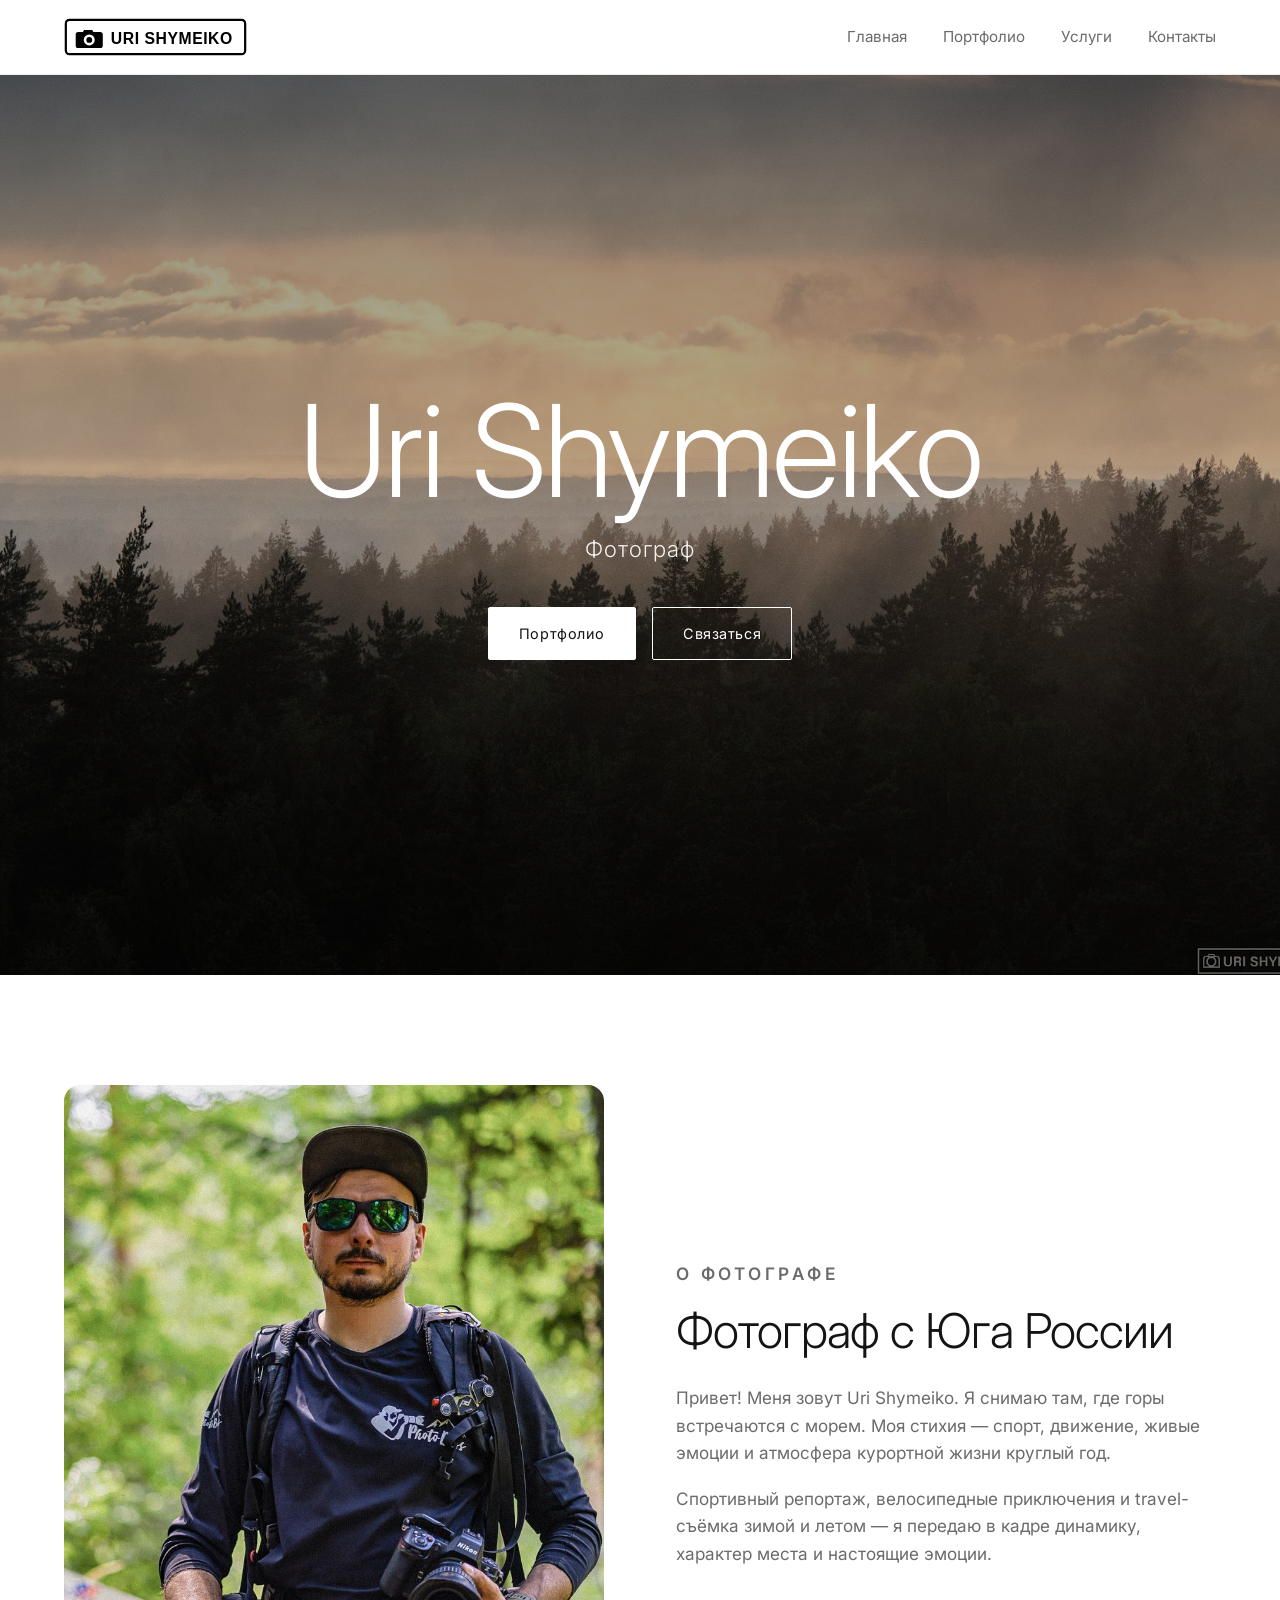
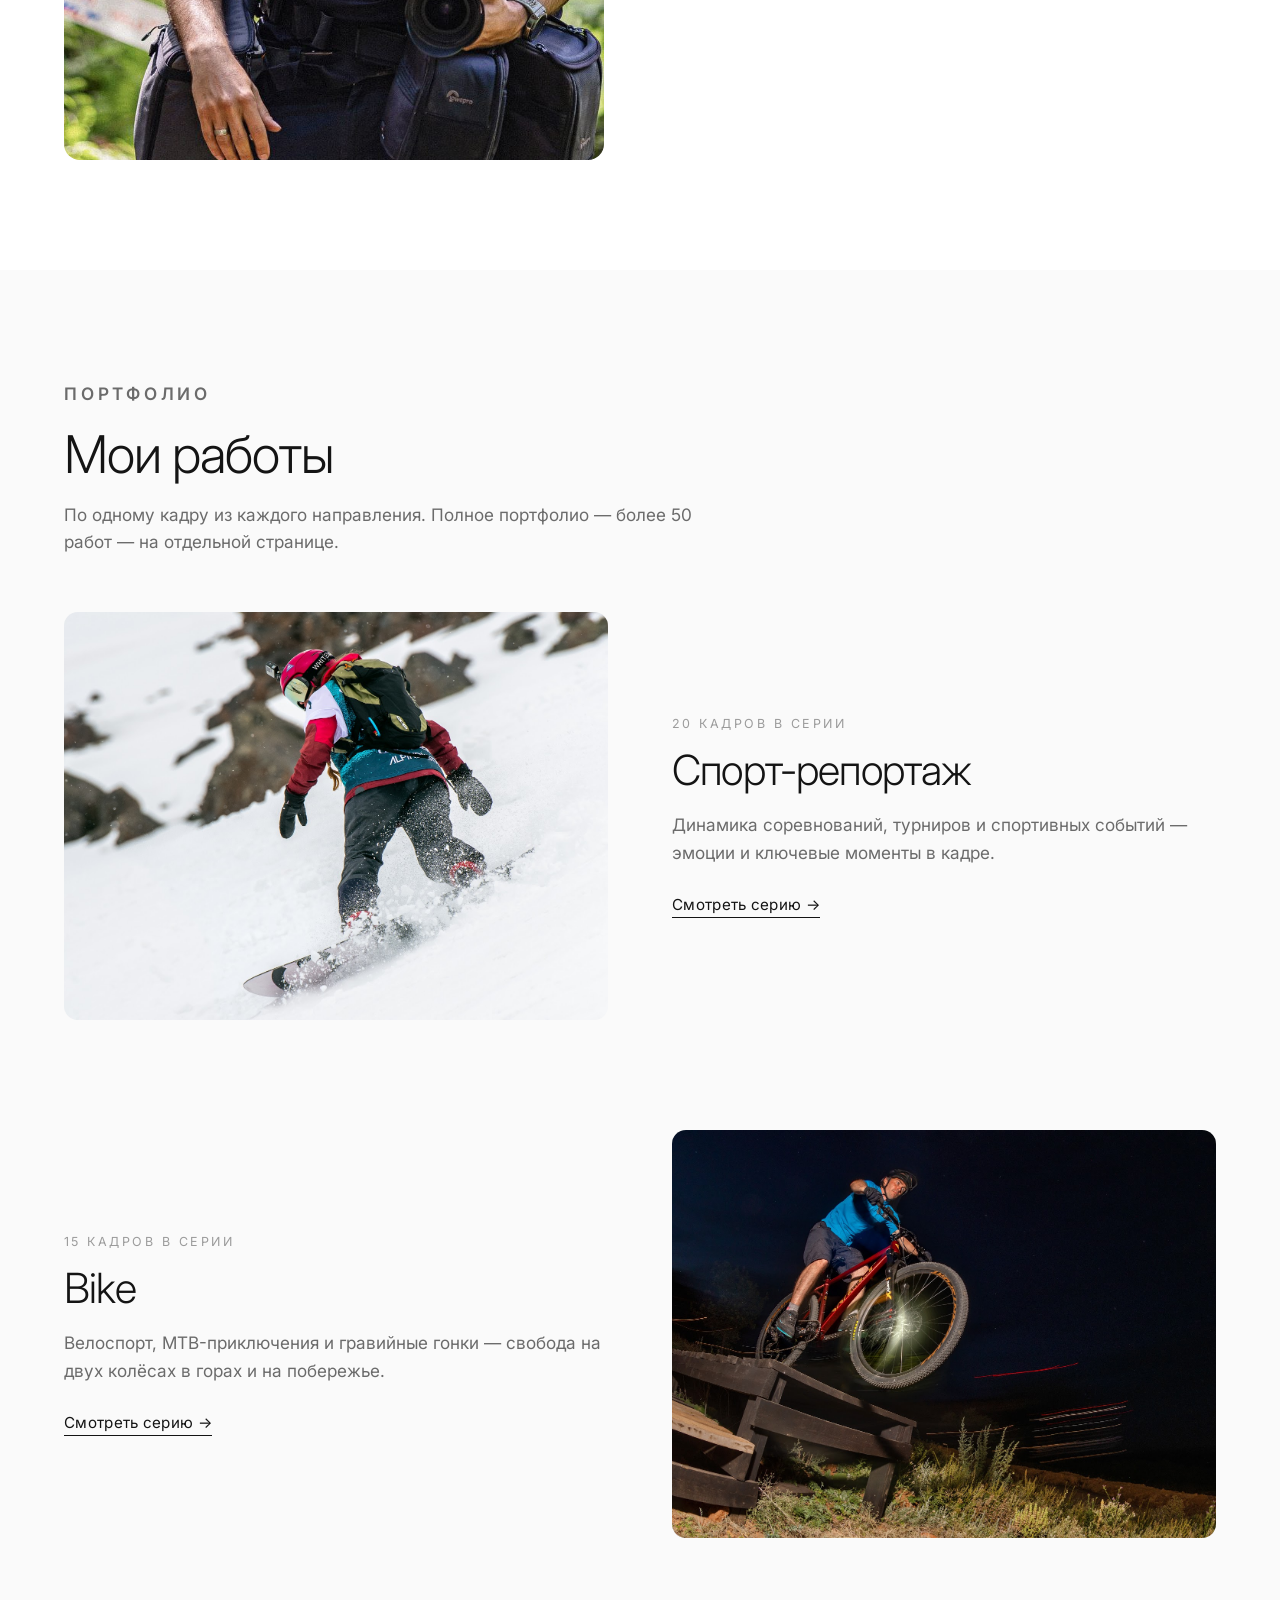
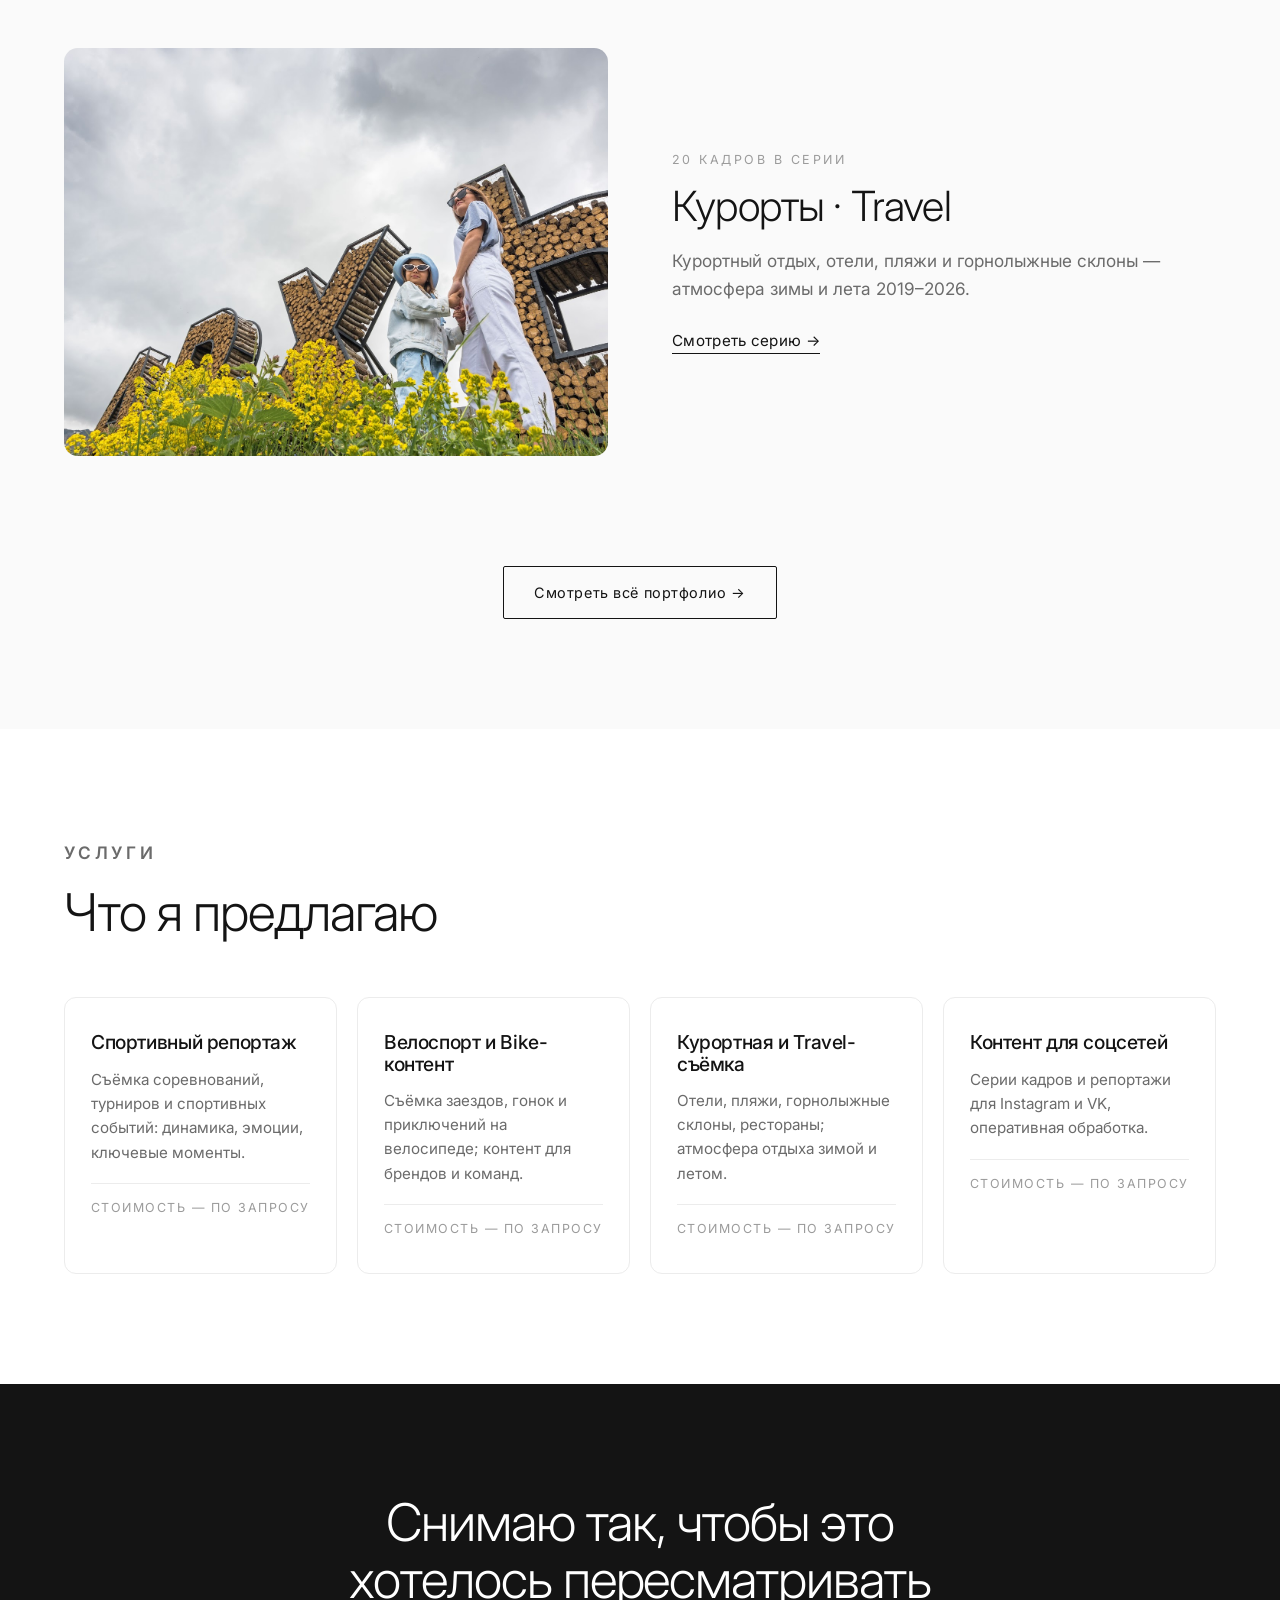
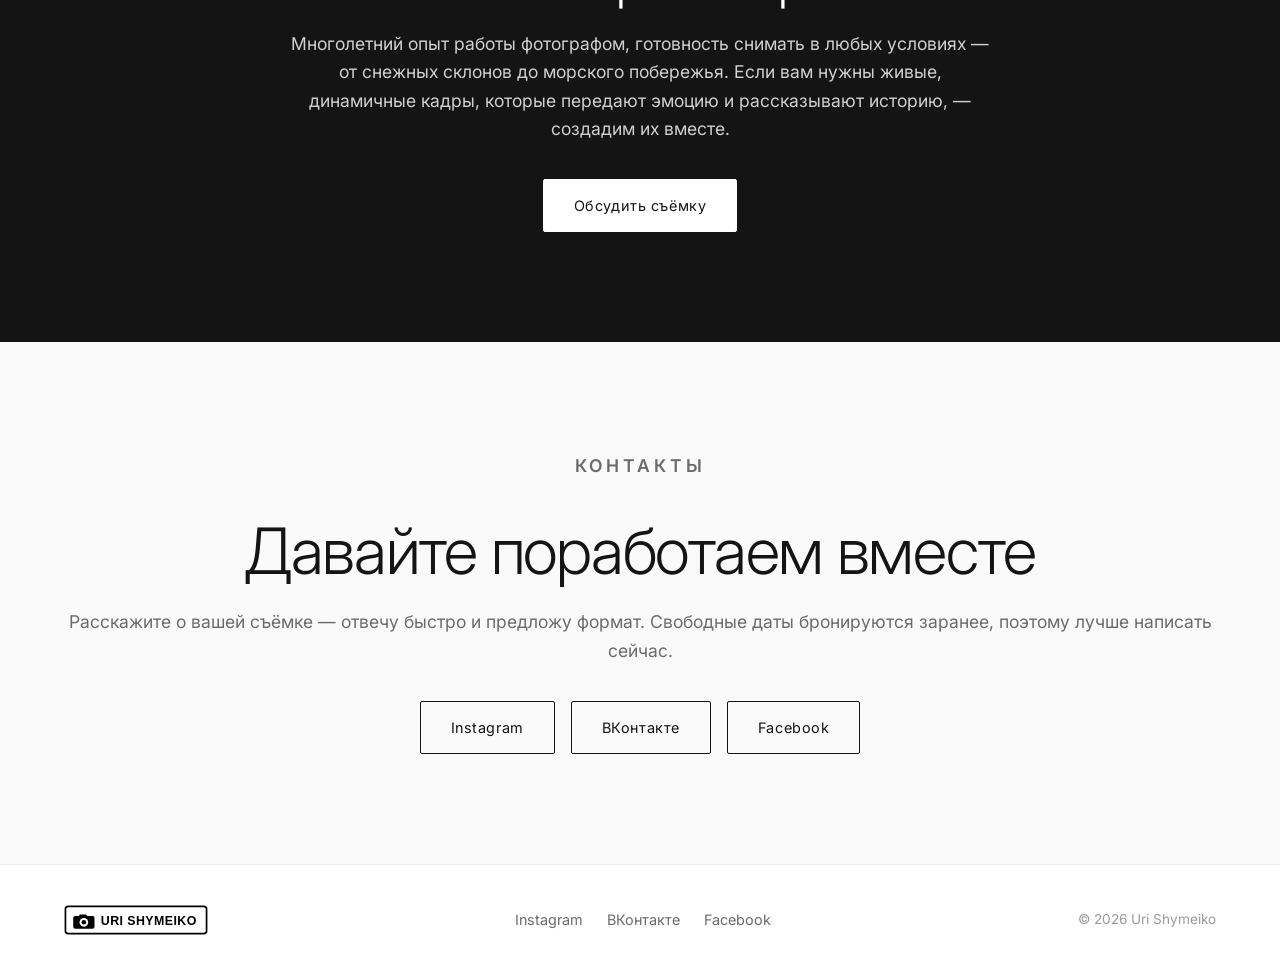
==== index.html @ d75a5f37 "Uri Shymeiko — photographer portfolio site Static site (HTML/CSS/JS): hero, about, portfolio preview" ====
<!doctype html>
<html lang="ru">
<head>
<meta charset="utf-8">
<meta name="viewport" content="width=device-width, initial-scale=1">
<title>Uri Shymeiko — Фотограф спорта, велоспорта и курортного отдыха | Юг России</title>
<meta name="description" content="Uri Shymeiko — фотограф с Юга России. Спортивный репортаж, велоспорт и курортная travel-съёмка. Портфолио, услуги, контакты.">
<link rel="preconnect" href="https://fonts.googleapis.com">
<link rel="preconnect" href="https://fonts.gstatic.com" crossorigin>
<link href="https://fonts.googleapis.com/css2?family=Inter:wght@300;400;500;600&display=swap" rel="stylesheet">
<link rel="stylesheet" href="css/style.css">
</head>
<body>
<header class="header">
  <div class="container nav">
    <a class="brand" href="index.html#about" aria-label="Uri Shymeiko"><img src="assets/logo.svg" alt="Uri Shymeiko"></a>
    <button class="burger" aria-label="Меню" aria-expanded="false"><span></span><span></span><span></span></button>
    <ul class="nav-links">
      <li><a href="index.html#hero">Главная</a></li>
      <li><a href="portfolio.html">Портфолио</a></li>
      <li><a href="index.html#services">Услуги</a></li>
      <li><a href="index.html#contacts">Контакты</a></li>
    </ul>
  </div>
</header>
<section class="hero" id="hero">
  <div class="hero-bg"></div><div class="hero-overlay"></div>
  <div class="hero-inner">
    <h1>Uri Shymeiko</h1>
    <p class="hero-sub">Фотограф</p>
    <div class="hero-actions">
      <a href="portfolio.html" class="btn btn--solid">Портфолио</a>
      <a href="#contacts" class="btn btn--ghost">Связаться</a>
    </div>
  </div>
</section>

<section class="section" id="about">
  <div class="container about-grid">
    <div class="about-photo reveal"><img src="assets/portrait.jpg" alt="Uri Shymeiko — фотограф"></div>
    <div class="about-text reveal">
      <p class="eyebrow">О фотографе</p>
      <h2>Фотограф с Юга России</h2>
      <p>Привет! Меня зовут Uri Shymeiko. Я снимаю там, где горы встречаются с морем. Моя стихия — спорт, движение, живые эмоции и атмосфера курортной жизни круглый год.</p>
      <p>Спортивный репортаж, велосипедные приключения и travel-съёмка зимой и летом — я передаю в кадре динамику, характер места и настоящие эмоции.</p>
    </div>
  </div>
</section>

<section class="section section--alt" id="portfolio">
  <div class="container">
    <div class="section-head reveal">
      <p class="eyebrow">Портфолио</p>
      <h2>Мои работы</h2>
      <p>По одному кадру из каждого направления. Полное портфолио — более 50 работ — на отдельной странице.</p>
    </div>
      <div class="feature">
        <a class="tile featured reveal feature-media" data-cat="sport" href="img/sport/sport-15.jpg"><img src="img/sport/sport-15.jpg" alt="Спорт-репортаж" loading="lazy"></a>
        <div class="feature-text reveal">
          <span class="count">20 кадров в серии</span>
          <h3>Спорт-репортаж</h3>
          <p>Динамика соревнований, турниров и спортивных событий — эмоции и ключевые моменты в кадре.</p>
          <a class="feature-link" href="portfolio.html">Смотреть серию →</a>
        </div>
      </div>
      <div class="feature feature--reverse">
        <a class="tile featured reveal feature-media" data-cat="bike" href="img/bike/bike-12.jpg"><img src="img/bike/bike-12.jpg" alt="Bike" loading="lazy"></a>
        <div class="feature-text reveal">
          <span class="count">15 кадров в серии</span>
          <h3>Bike</h3>
          <p>Велоспорт, MTB-приключения и гравийные гонки — свобода на двух колёсах в горах и на побережье.</p>
          <a class="feature-link" href="portfolio.html">Смотреть серию →</a>
        </div>
      </div>
      <div class="feature">
        <a class="tile featured reveal feature-media" data-cat="resort" href="img/resort/resort-16.jpg"><img src="img/resort/resort-16.jpg" alt="Курорты · Travel" loading="lazy"></a>
        <div class="feature-text reveal">
          <span class="count">20 кадров в серии</span>
          <h3>Курорты · Travel</h3>
          <p>Курортный отдых, отели, пляжи и горнолыжные склоны — атмосфера зимы и лета 2019–2026.</p>
          <a class="feature-link" href="portfolio.html">Смотреть серию →</a>
        </div>
      </div>
    <div class="portfolio-cta reveal"><a href="portfolio.html" class="btn btn--dark">Смотреть всё портфолио →</a></div>
  </div>
</section>

<section class="section" id="services">
  <div class="container">
    <div class="section-head reveal"><p class="eyebrow">Услуги</p><h2>Что я предлагаю</h2></div>
    <div class="cards">
        <div class="card reveal"><h3>Спортивный репортаж</h3><p>Съёмка соревнований, турниров и спортивных событий: динамика, эмоции, ключевые моменты.</p><div class="price">Стоимость — по запросу</div></div>
        <div class="card reveal"><h3>Велоспорт и Bike-контент</h3><p>Съёмка заездов, гонок и приключений на велосипеде; контент для брендов и команд.</p><div class="price">Стоимость — по запросу</div></div>
        <div class="card reveal"><h3>Курортная и Travel-съёмка</h3><p>Отели, пляжи, горнолыжные склоны, рестораны; атмосфера отдыха зимой и летом.</p><div class="price">Стоимость — по запросу</div></div>
        <div class="card reveal"><h3>Контент для соцсетей</h3><p>Серии кадров и репортажи для Instagram и VK, оперативная обработка.</p><div class="price">Стоимость — по запросу</div></div>
    </div>
  </div>
</section>

<section class="section cta">
  <div class="container">
    <h2 class="reveal">Снимаю так, чтобы это хотелось пересматривать</h2>
    <p class="reveal">Многолетний опыт работы фотографом, готовность снимать в любых условиях — от снежных склонов до морского побережья. Если вам нужны живые, динамичные кадры, которые передают эмоцию и рассказывают историю, — создадим их вместе.</p>
    <div class="reveal"><a href="#contacts" class="btn btn--solid">Обсудить съёмку</a></div>
  </div>
</section>

<section class="section section--alt contact" id="contacts">
  <div class="container">
    <p class="eyebrow reveal">Контакты</p>
    <h2 class="reveal">Давайте поработаем вместе</h2>
    <p class="reveal">Расскажите о вашей съёмке — отвечу быстро и предложу формат. Свободные даты бронируются заранее, поэтому лучше написать сейчас.</p>
    <div class="socials reveal">
      <a class="btn btn--dark" href="https://www.instagram.com/urishymeiko/" target="_blank" rel="noopener">Instagram</a>
      <a class="btn btn--dark" href="https://vk.com/shymeikophoto" target="_blank" rel="noopener">ВКонтакте</a>
      <a class="btn btn--dark" href="https://www.facebook.com/yuri.shymeiko" target="_blank" rel="noopener">Facebook</a>
    </div>
  </div>
</section>

<footer class="footer">
  <div class="container">
    <img src="assets/logo.svg" alt="Uri Shymeiko">
    <div class="f-links">
      <a href="https://www.instagram.com/urishymeiko/" target="_blank" rel="noopener">Instagram</a>
      <a href="https://vk.com/shymeikophoto" target="_blank" rel="noopener">ВКонтакте</a>
      <a href="https://www.facebook.com/yuri.shymeiko" target="_blank" rel="noopener">Facebook</a>
    </div>
    <div class="copy">© <span id="year"></span> Uri Shymeiko</div>
  </div>
</footer>

<div class="lb" id="lightbox" role="dialog" aria-modal="true" aria-label="Просмотр фото">
  <button class="lb-btn lb-close" aria-label="Закрыть">&times;</button>
  <button class="lb-btn lb-prev" aria-label="Предыдущее">&#8249;</button>
  <img src="" alt="">
  <button class="lb-btn lb-next" aria-label="Следующее">&#8250;</button>
  <div class="lb-count"></div>
</div>

<script src="js/main.js"></script>
</body>
</html>
---- css/style.css ----
/* Uri Shymeiko — Photographer. Standalone site (no builder). */
:root{
  --bg:#ffffff;
  --bg-alt:#fafafa;
  --ink:#141414;
  --muted:#6b6b6b;
  --faint:#9b9b9b;
  --line:#ececec;
  --max:1200px;
  --ease:cubic-bezier(.22,.61,.36,1);
}
*{box-sizing:border-box;margin:0;padding:0;-webkit-tap-highlight-color:transparent}
html{scroll-behavior:smooth}
body{
  font-family:"Inter",-apple-system,BlinkMacSystemFont,"Segoe UI",Roboto,Helvetica,Arial,sans-serif;
  color:var(--ink);background:var(--bg);line-height:1.6;
  -webkit-font-smoothing:antialiased;text-rendering:optimizeLegibility;
}
img{display:block;max-width:100%}
a{color:inherit;text-decoration:none}
.container{max-width:var(--max);margin:0 auto;padding:0 24px}
.eyebrow{font-size:.75rem;font-weight:600;letter-spacing:.22em;text-transform:uppercase;color:var(--faint);margin-bottom:18px}
h1,h2,h3{font-weight:300;letter-spacing:-.02em;line-height:1.1}
.section{padding:110px 0}
.section--alt{background:var(--bg-alt)}
.section-head{max-width:640px;margin-bottom:56px}
.section-head h2{font-size:clamp(2rem,5vw,3.25rem);margin-bottom:18px}
.section-head p{color:var(--muted);font-size:1.075rem}

/* ---------- Header ---------- */
.header{position:sticky;top:0;z-index:100;background:rgba(255,255,255,.82);
  backdrop-filter:blur(12px);-webkit-backdrop-filter:blur(12px);border-bottom:1px solid var(--line);
  transition:box-shadow .3s var(--ease)}
.header.scrolled{box-shadow:0 4px 24px rgba(0,0,0,.05)}
.nav{display:flex;align-items:center;justify-content:space-between;height:74px}
.brand img{height:38px;width:auto;transition:opacity .3s var(--ease)}
.brand:hover img{opacity:.6}
.nav-links{display:flex;gap:36px;list-style:none}
.nav-links a{font-size:.95rem;color:var(--muted);position:relative;transition:color .2s}
.nav-links a:hover{color:var(--ink)}
.nav-links a::after{content:"";position:absolute;left:0;bottom:-6px;width:0;height:1px;background:var(--ink);transition:width .3s var(--ease)}
.nav-links a:hover::after{width:100%}
.burger{display:none;flex-direction:column;gap:5px;background:none;border:0;cursor:pointer;padding:8px}
.burger span{width:24px;height:2px;background:var(--ink);transition:.3s var(--ease)}
.burger.open span:nth-child(1){transform:translateY(7px) rotate(45deg)}
.burger.open span:nth-child(2){opacity:0}
.burger.open span:nth-child(3){transform:translateY(-7px) rotate(-45deg)}

/* ---------- Hero ---------- */
.hero{position:relative;min-height:100vh;display:flex;align-items:center;justify-content:center;text-align:center;overflow:hidden}
.hero-bg{position:absolute;inset:0;background:url("../assets/hero.jpg") center/cover no-repeat;transform:scale(1.05)}
.hero-overlay{position:absolute;inset:0;background:linear-gradient(to bottom,rgba(0,0,0,.45),rgba(0,0,0,.25),rgba(0,0,0,.6))}
.hero-inner{position:relative;z-index:2;color:#fff;padding:0 24px;max-width:900px}
.hero h1{font-size:clamp(3rem,11vw,8rem);color:#fff;margin-bottom:20px;line-height:.95}
.hero-sub{font-size:clamp(1rem,2.4vw,1.4rem);font-weight:300;letter-spacing:.04em;color:rgba(255,255,255,.92);margin-bottom:40px}
.hero-actions{display:flex;gap:16px;justify-content:center;flex-wrap:wrap}
.scroll-cue{position:absolute;bottom:28px;left:50%;transform:translateX(-50%);z-index:2;color:rgba(255,255,255,.8);font-size:.7rem;letter-spacing:.25em;text-transform:uppercase;animation:bob 2.4s ease-in-out infinite}
@keyframes bob{0%,100%{transform:translateX(-50%) translateY(0)}50%{transform:translateX(-50%) translateY(8px)}}

/* ---------- Buttons ---------- */
.btn{display:inline-block;padding:14px 30px;font-size:.9rem;letter-spacing:.04em;border:1px solid currentColor;border-radius:2px;cursor:pointer;transition:.3s var(--ease);background:none}
.btn--solid{background:#fff;color:#141414;border-color:#fff}
.btn--solid:hover{background:transparent;color:#fff}
.btn--ghost{color:#fff}
.btn--ghost:hover{background:#fff;color:#141414}
.btn--dark{color:#141414}
.btn--dark:hover{background:#141414;color:#fff}

/* ---------- About ---------- */
.about-grid{display:grid;grid-template-columns:1fr 1fr;gap:72px;align-items:center}
.about-photo{border-radius:16px;overflow:hidden;aspect-ratio:4/5}
.about-photo img{width:100%;height:100%;object-fit:cover}
.about-text p{color:var(--muted);font-size:1.075rem;margin-bottom:18px}
.about-text h2{font-size:clamp(2rem,4.5vw,3rem);margin-bottom:26px;color:var(--ink)}

/* ---------- Portfolio ---------- */
.cat{margin-bottom:84px}
.cat:last-child{margin-bottom:0}
.cat-head{display:flex;align-items:baseline;justify-content:space-between;gap:20px;margin-bottom:28px;flex-wrap:wrap}
.cat-head h3{font-size:clamp(1.6rem,3.5vw,2.4rem);color:var(--ink)}
.cat-head .count{font-size:.8rem;letter-spacing:.18em;text-transform:uppercase;color:var(--faint)}
.cat-desc{color:var(--muted);max-width:560px;margin-bottom:30px}
.grid{display:grid;grid-template-columns:repeat(4,1fr);gap:12px}
.tile{position:relative;overflow:hidden;border-radius:8px;aspect-ratio:1;cursor:pointer;background:var(--bg-alt);
  -webkit-user-select:none;user-select:none}
.tile img{width:100%;height:100%;object-fit:cover;transition:transform .6s var(--ease),filter .4s;
  -webkit-user-drag:none;user-select:none;pointer-events:none}
.tile::after{content:"";position:absolute;inset:0;background:rgba(0,0,0,0);transition:background .3s}
.tile:hover img{transform:scale(1.07)}
.tile:hover::after{background:rgba(0,0,0,.12)}

/* ---------- Services ---------- */
.cards{display:grid;grid-template-columns:repeat(4,1fr);gap:20px}
.card{border:1px solid var(--line);border-radius:12px;padding:34px 26px;transition:.3s var(--ease);background:var(--bg)}
.card:hover{transform:translateY(-6px);box-shadow:0 16px 40px rgba(0,0,0,.06)}
.card h3{font-size:1.2rem;font-weight:500;margin-bottom:14px;color:var(--ink)}
.card p{color:var(--muted);font-size:.95rem;margin-bottom:18px}
.card .price{font-size:.78rem;letter-spacing:.12em;text-transform:uppercase;color:var(--faint);border-top:1px solid var(--line);padding-top:14px}

/* ---------- Contact ---------- */
.contact{text-align:center}
.contact h2{font-size:clamp(2.2rem,6vw,4rem);margin-bottom:22px;color:var(--ink)}
.contact p{color:var(--muted);font-size:1.1rem;margin-bottom:36px}
.socials{display:flex;gap:16px;justify-content:center;flex-wrap:wrap}

/* ---------- Footer ---------- */
.footer{border-top:1px solid var(--line);padding:40px 0}
.footer .container{display:flex;align-items:center;justify-content:space-between;gap:20px;flex-wrap:wrap}
.footer img{height:30px}
.footer .f-links{display:flex;gap:24px}
.footer .f-links a{color:var(--muted);font-size:.9rem;transition:color .2s}
.footer .f-links a:hover{color:var(--ink)}
.footer .copy{color:var(--faint);font-size:.85rem}

/* ---------- Lightbox ---------- */
.lb{position:fixed;inset:0;z-index:200;background:rgba(10,10,10,.94);display:none;align-items:center;justify-content:center;opacity:0;transition:opacity .3s;
  -webkit-user-select:none;user-select:none}
.lb img{-webkit-user-drag:none}
.lb ::selection{background:transparent}
.lb.open{display:flex;opacity:1}
.lb img{max-width:92vw;max-height:86vh;object-fit:contain;border-radius:4px;box-shadow:0 20px 60px rgba(0,0,0,.5)}
.lb-btn{position:absolute;background:none;border:0;color:rgba(255,255,255,.85);cursor:pointer;font-size:2.4rem;line-height:1;padding:14px;transition:color .2s}
.lb-btn:hover{color:#fff}
.lb-close{top:14px;right:22px;font-size:2.6rem}
.lb-prev{left:14px;top:50%;transform:translateY(-50%)}
.lb-next{right:14px;top:50%;transform:translateY(-50%)}
.lb-count{position:absolute;bottom:22px;left:50%;transform:translateX(-50%);color:rgba(255,255,255,.7);font-size:.85rem;letter-spacing:.1em}

/* ---------- Reveal animation ---------- */
.reveal{opacity:0;transform:translateY(24px);transition:opacity .7s var(--ease),transform .7s var(--ease)}
.reveal.in{opacity:1;transform:none}

/* ---------- Featured alternating blocks (home preview) ---------- */
.feature{display:grid;grid-template-columns:1fr 1fr;gap:clamp(36px,5vw,72px);align-items:center;margin-bottom:clamp(64px,9vw,110px)}
.feature:last-of-type{margin-bottom:0}
.feature--reverse .feature-media{order:2}
.feature--reverse .feature-text{order:1}
.feature-text .count{font-size:.78rem;letter-spacing:.2em;text-transform:uppercase;color:var(--faint);display:block;margin-bottom:14px}
.feature-text h3{font-size:clamp(1.8rem,3.6vw,2.6rem);color:var(--ink);margin-bottom:18px}
.feature-text p{color:var(--muted);font-size:1.075rem;margin-bottom:26px}
.feature-link{font-size:.95rem;letter-spacing:.02em;border-bottom:1px solid var(--ink);padding-bottom:3px;transition:opacity .25s}
.feature-link:hover{opacity:.55}
.tile.featured{aspect-ratio:4/3;border-radius:14px;margin:0}
.tile.featured img{transition:transform .8s var(--ease)}

/* ---------- View-all / portfolio link ---------- */
.cat-more{margin-top:34px;text-align:center}
.portfolio-cta{text-align:center;margin-top:60px}

/* ---------- CTA band ---------- */
.cta{background:var(--ink);color:#fff;text-align:center}
.cta .container{max-width:760px}
.cta .eyebrow{color:rgba(255,255,255,.5)}
.cta h2{font-size:clamp(2rem,5vw,3.25rem);color:#fff;margin-bottom:22px}
.cta p{color:rgba(255,255,255,.8);font-size:1.1rem;margin-bottom:36px}
.cta .btn--solid{border-color:#fff}

/* ---------- Responsive ---------- */
@media(max-width:900px){
  .grid{grid-template-columns:repeat(3,1fr)}
  .cards{grid-template-columns:repeat(2,1fr)}
  .about-grid{grid-template-columns:1fr;gap:40px}
  .about-photo{max-width:420px}
  .feature{grid-template-columns:1fr;gap:28px}
  .feature--reverse .feature-media,.feature--reverse .feature-text{order:initial}
  .tile.featured{aspect-ratio:16/10}
}
@media(max-width:640px){
  .section{padding:72px 0}
  .nav-links{position:fixed;inset:74px 0 auto 0;background:#fff;flex-direction:column;gap:0;
    border-bottom:1px solid var(--line);padding:8px 0;transform:translateY(-130%);transition:transform .35s var(--ease);box-shadow:0 12px 30px rgba(0,0,0,.06)}
  .nav-links.open{transform:none}
  .nav-links li{width:100%}
  .nav-links a{display:block;padding:14px 24px}
  .nav-links a::after{display:none}
  .burger{display:flex}
  .grid{grid-template-columns:repeat(2,1fr);gap:8px}
  .cards{grid-template-columns:1fr}
  .footer .container{flex-direction:column;text-align:center}
}
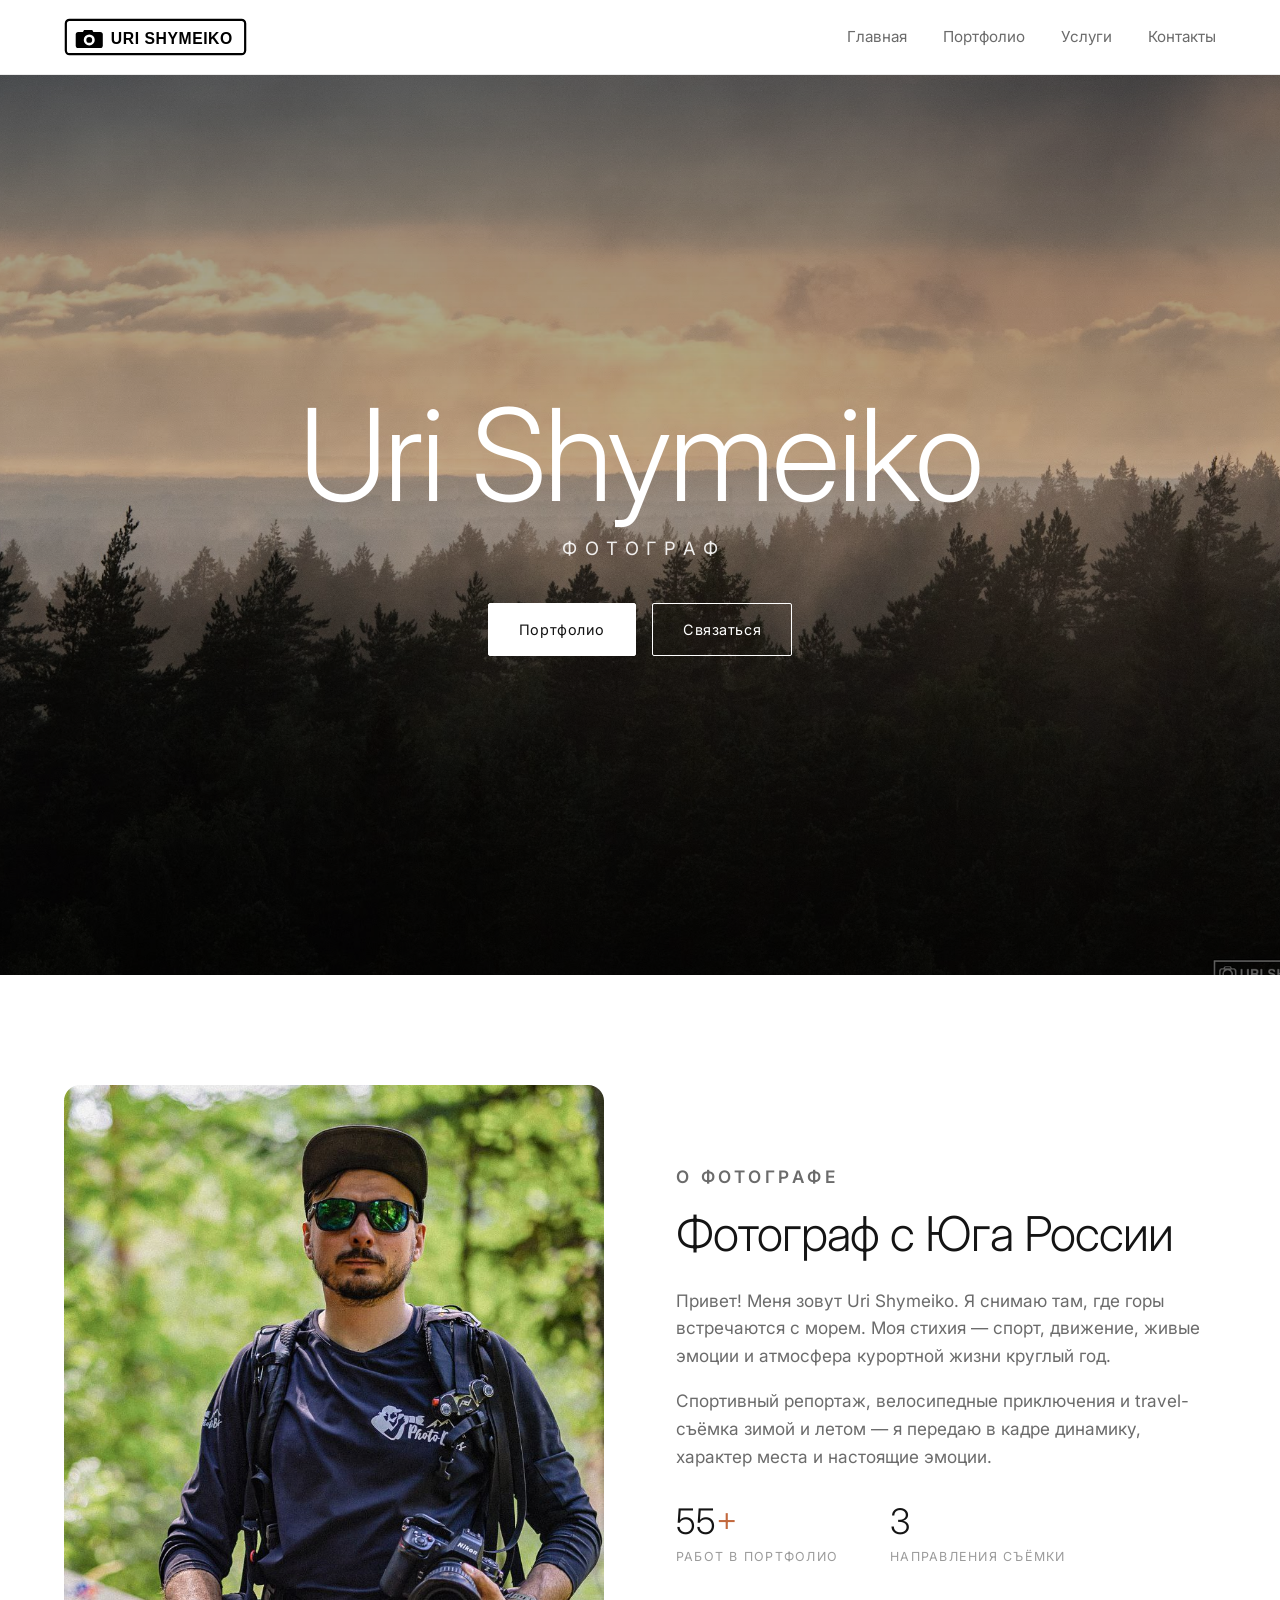
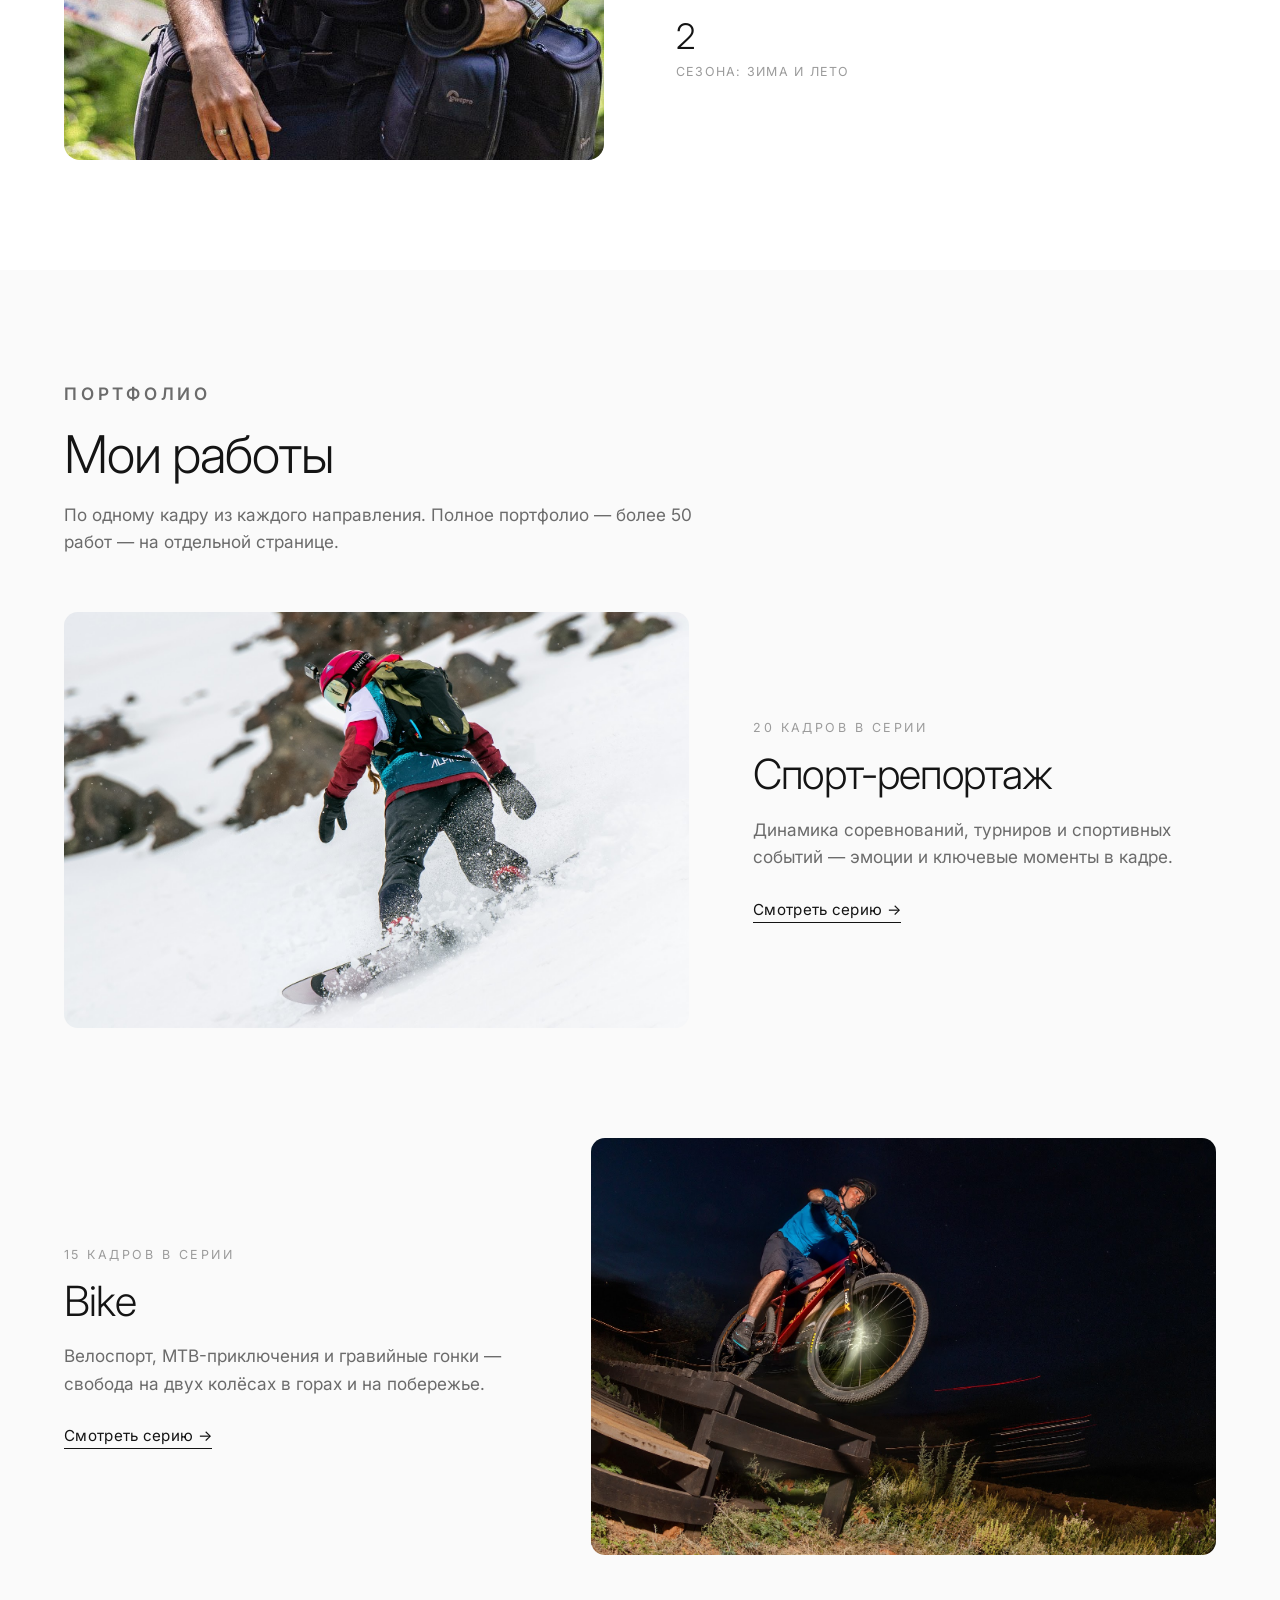
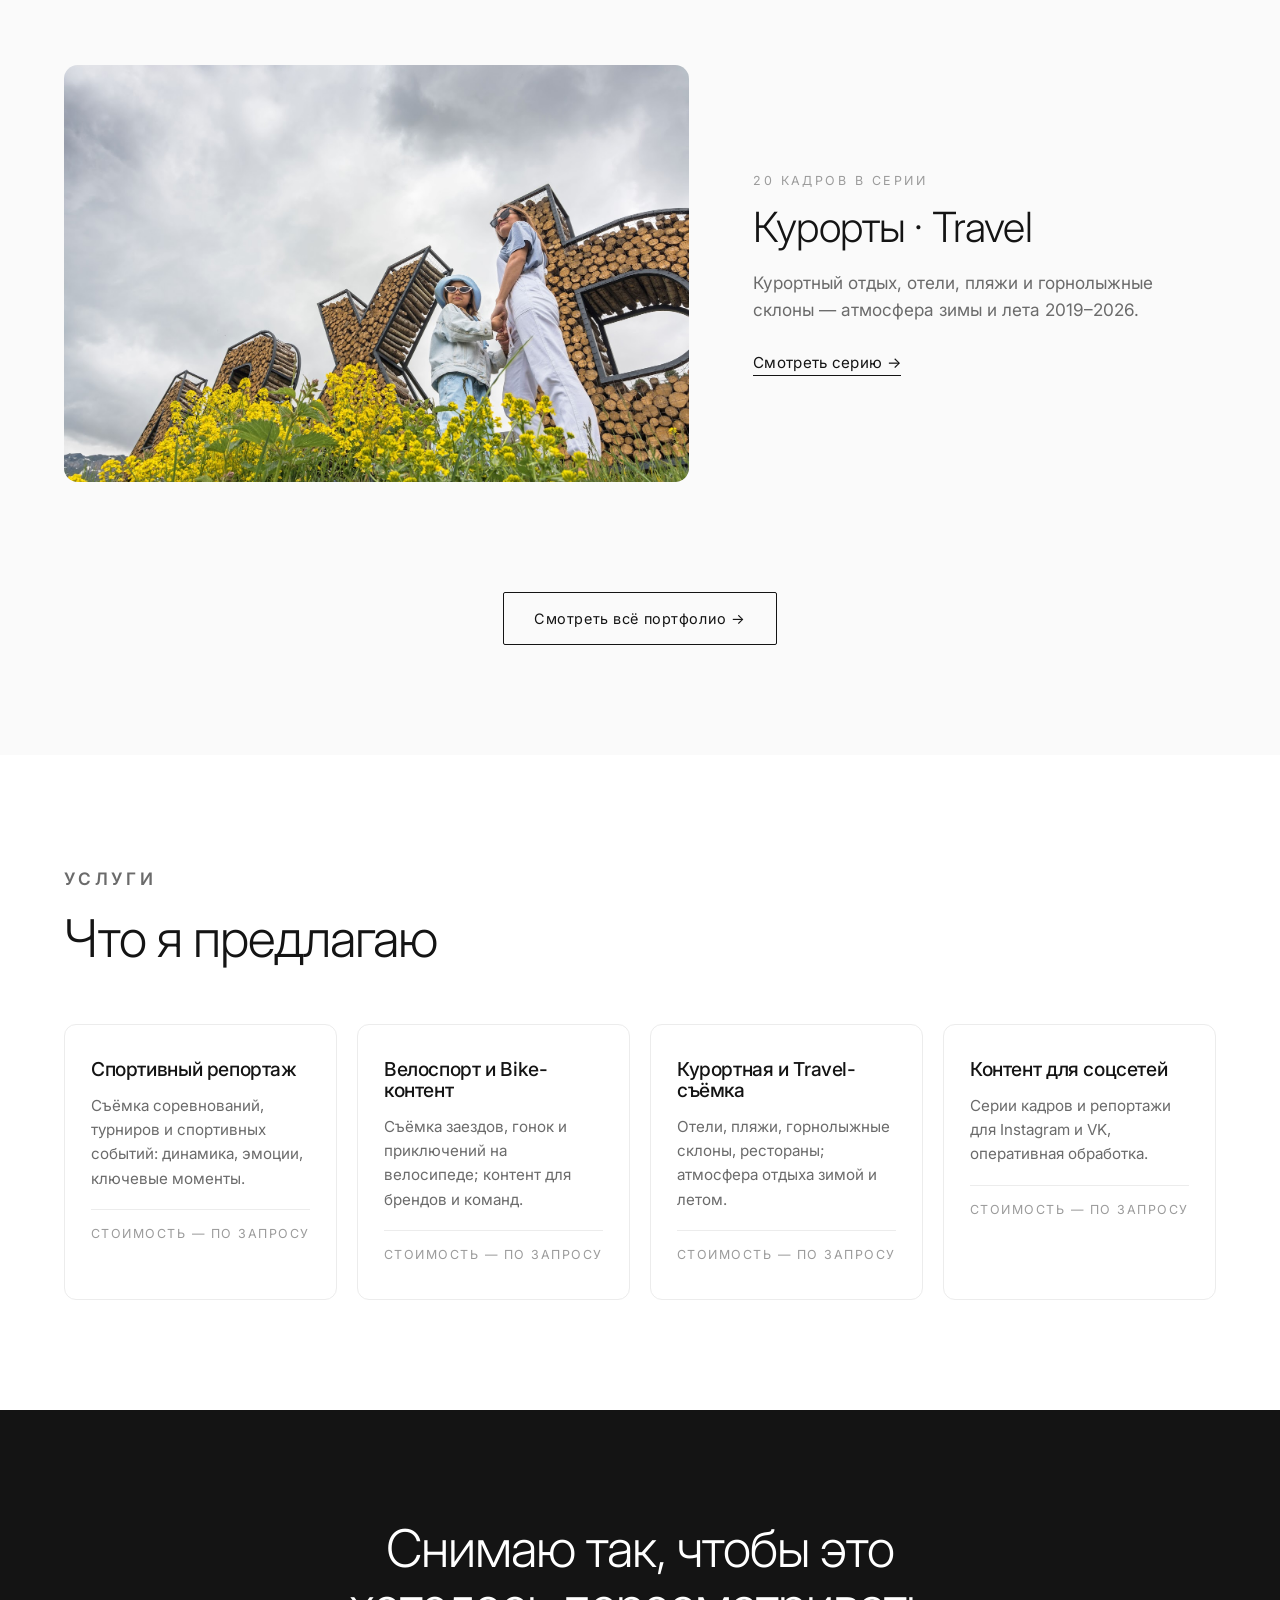
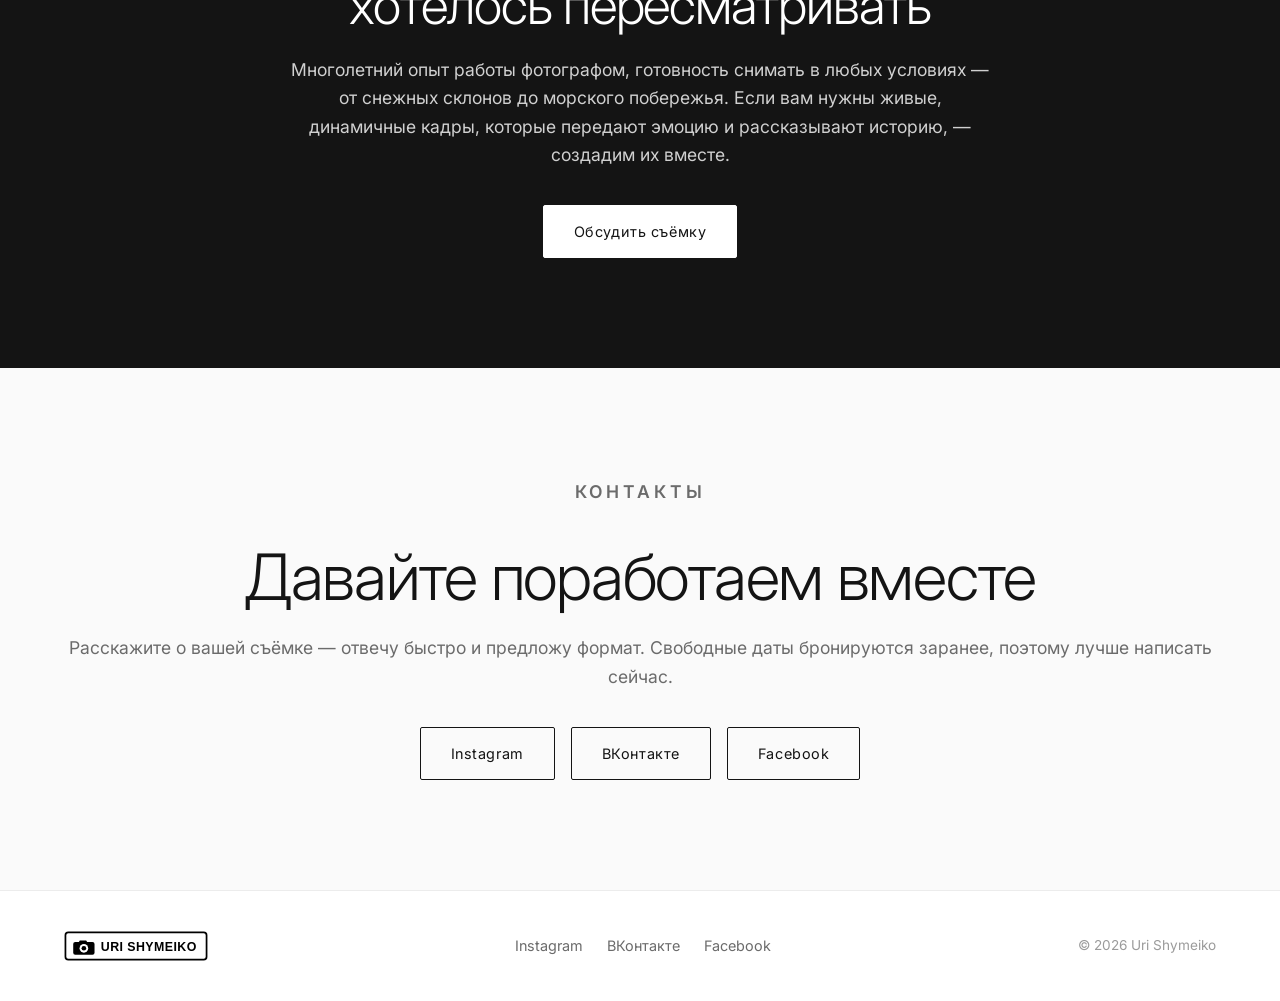
==== commit 20922992: "Visual & perf upgrades: masonry gallery, bigger featured, hero Ken Burns, accent, stats, thumbnails," ====
--- a/index.html
+++ b/index.html
@@ -9,6 +9,13 @@
 <link rel="preconnect" href="https://fonts.gstatic.com" crossorigin>
 <link href="https://fonts.googleapis.com/css2?family=Inter:wght@300;400;500;600&display=swap" rel="stylesheet">
 <link rel="stylesheet" href="css/style.css">
+<link rel="icon" type="image/svg+xml" href="assets/favicon.svg">
+<meta property="og:type" content="website">
+<meta property="og:title" content="Uri Shymeiko — Фотограф спорта, велоспорта и курортного отдыха | Юг России">
+<meta property="og:description" content="Uri Shymeiko — фотограф с Юга России: спортивный репортаж, велоспорт и курортная travel-съёмка.">
+<meta property="og:url" content="https://mountainexistence.github.io/uri-shymeiko/">
+<meta property="og:image" content="https://mountainexistence.github.io/uri-shymeiko/img/sport/sport-15.jpg">
+<meta name="twitter:card" content="summary_large_image">
 </head>
 <body>
 <header class="header">
@@ -43,6 +50,12 @@
       <h2>Фотограф с Юга России</h2>
       <p>Привет! Меня зовут Uri Shymeiko. Я снимаю там, где горы встречаются с морем. Моя стихия — спорт, движение, живые эмоции и атмосфера курортной жизни круглый год.</p>
       <p>Спортивный репортаж, велосипедные приключения и travel-съёмка зимой и летом — я передаю в кадре динамику, характер места и настоящие эмоции.</p>
+        <div class="stats reveal">
+          <div class="stat"><div class="num">55<span>+</span></div><div class="lbl">работ в портфолио</div></div>
+          <div class="stat"><div class="num">3</div><div class="lbl">направления съёмки</div></div>
+          <div class="stat"><div class="num">2</div><div class="lbl">сезона: зима и лето</div></div>
+        </div>
+
     </div>
   </div>
 </section>
--- a/css/style.css
+++ b/css/style.css
@@ -6,6 +6,7 @@
   --muted:#6b6b6b;
   --faint:#9b9b9b;
   --line:#ececec;
+  --accent:#c2683d;          /* warm terracotta — закат Юга */
   --max:1200px;
   --ease:cubic-bezier(.22,.61,.36,1);
 }
@@ -19,6 +20,7 @@
 img{display:block;max-width:100%}
 a{color:inherit;text-decoration:none}
 .container{max-width:var(--max);margin:0 auto;padding:0 24px}
+section[id]{scroll-margin-top:88px}
 .eyebrow{font-size:.75rem;font-weight:600;letter-spacing:.22em;text-transform:uppercase;color:var(--faint);margin-bottom:18px}
 h1,h2,h3{font-weight:300;letter-spacing:-.02em;line-height:1.1}
 .section{padding:110px 0}
@@ -37,8 +39,8 @@
 .brand:hover img{opacity:.6}
 .nav-links{display:flex;gap:36px;list-style:none}
 .nav-links a{font-size:.95rem;color:var(--muted);position:relative;transition:color .2s}
-.nav-links a:hover{color:var(--ink)}
-.nav-links a::after{content:"";position:absolute;left:0;bottom:-6px;width:0;height:1px;background:var(--ink);transition:width .3s var(--ease)}
+.nav-links a:hover{color:var(--accent)}
+.nav-links a::after{content:"";position:absolute;left:0;bottom:-6px;width:0;height:1px;background:var(--accent);transition:width .3s var(--ease)}
 .nav-links a:hover::after{width:100%}
 .burger{display:none;flex-direction:column;gap:5px;background:none;border:0;cursor:pointer;padding:8px}
 .burger span{width:24px;height:2px;background:var(--ink);transition:.3s var(--ease)}
@@ -48,14 +50,15 @@
 
 /* ---------- Hero ---------- */
 .hero{position:relative;min-height:100vh;display:flex;align-items:center;justify-content:center;text-align:center;overflow:hidden}
-.hero-bg{position:absolute;inset:0;background:url("../assets/hero.jpg") center/cover no-repeat;transform:scale(1.05)}
-.hero-overlay{position:absolute;inset:0;background:linear-gradient(to bottom,rgba(0,0,0,.45),rgba(0,0,0,.25),rgba(0,0,0,.6))}
+.hero-bg{position:absolute;inset:0;background:url("../assets/hero.jpg") center/cover no-repeat;
+  transform:scale(1.08);animation:kenburns 20s ease-in-out infinite alternate;will-change:transform}
+@keyframes kenburns{from{transform:scale(1.06) translate(0,0)}to{transform:scale(1.16) translate(-1.5%,-1.5%)}}
+.hero-overlay{position:absolute;inset:0;background:linear-gradient(to bottom,rgba(0,0,0,.45),rgba(0,0,0,.22),rgba(0,0,0,.62))}
 .hero-inner{position:relative;z-index:2;color:#fff;padding:0 24px;max-width:900px}
-.hero h1{font-size:clamp(3rem,11vw,8rem);color:#fff;margin-bottom:20px;line-height:.95}
-.hero-sub{font-size:clamp(1rem,2.4vw,1.4rem);font-weight:300;letter-spacing:.04em;color:rgba(255,255,255,.92);margin-bottom:40px}
+.hero h1{font-size:clamp(3rem,11vw,8rem);color:#fff;margin-bottom:18px;line-height:.95}
+.hero-sub{font-size:clamp(.9rem,1.9vw,1.15rem);font-weight:400;letter-spacing:.42em;text-transform:uppercase;
+  color:rgba(255,255,255,.9);margin-bottom:40px;padding-left:.42em}
 .hero-actions{display:flex;gap:16px;justify-content:center;flex-wrap:wrap}
-.scroll-cue{position:absolute;bottom:28px;left:50%;transform:translateX(-50%);z-index:2;color:rgba(255,255,255,.8);font-size:.7rem;letter-spacing:.25em;text-transform:uppercase;animation:bob 2.4s ease-in-out infinite}
-@keyframes bob{0%,100%{transform:translateX(-50%) translateY(0)}50%{transform:translateX(-50%) translateY(8px)}}
 
 /* ---------- Buttons ---------- */
 .btn{display:inline-block;padding:14px 30px;font-size:.9rem;letter-spacing:.04em;border:1px solid currentColor;border-radius:2px;cursor:pointer;transition:.3s var(--ease);background:none}
@@ -64,7 +67,7 @@
 .btn--ghost{color:#fff}
 .btn--ghost:hover{background:#fff;color:#141414}
 .btn--dark{color:#141414}
-.btn--dark:hover{background:#141414;color:#fff}
+.btn--dark:hover{background:var(--accent);color:#fff;border-color:var(--accent)}
 
 /* ---------- About ---------- */
 .about-grid{display:grid;grid-template-columns:1fr 1fr;gap:72px;align-items:center}
@@ -72,27 +75,58 @@
 .about-photo img{width:100%;height:100%;object-fit:cover}
 .about-text p{color:var(--muted);font-size:1.075rem;margin-bottom:18px}
 .about-text h2{font-size:clamp(2rem,4.5vw,3rem);margin-bottom:26px;color:var(--ink)}
+.stats{display:flex;gap:clamp(28px,5vw,52px);margin-top:34px;flex-wrap:wrap}
+.stat .num{font-size:clamp(1.7rem,3vw,2.2rem);font-weight:300;color:var(--ink);line-height:1}
+.stat .num span{color:var(--accent)}
+.stat .lbl{font-size:.78rem;letter-spacing:.1em;text-transform:uppercase;color:var(--faint);margin-top:8px}
 
-/* ---------- Portfolio ---------- */
+/* ---------- Portfolio (masonry) ---------- */
 .cat{margin-bottom:84px}
 .cat:last-child{margin-bottom:0}
 .cat-head{display:flex;align-items:baseline;justify-content:space-between;gap:20px;margin-bottom:28px;flex-wrap:wrap}
 .cat-head h3{font-size:clamp(1.6rem,3.5vw,2.4rem);color:var(--ink)}
 .cat-head .count{font-size:.8rem;letter-spacing:.18em;text-transform:uppercase;color:var(--faint)}
 .cat-desc{color:var(--muted);max-width:560px;margin-bottom:30px}
-.grid{display:grid;grid-template-columns:repeat(4,1fr);gap:12px}
-.tile{position:relative;overflow:hidden;border-radius:8px;aspect-ratio:1;cursor:pointer;background:var(--bg-alt);
-  -webkit-user-select:none;user-select:none}
-.tile img{width:100%;height:100%;object-fit:cover;transition:transform .6s var(--ease),filter .4s;
+.grid{column-count:4;column-gap:14px}
+.tile{position:relative;display:block;overflow:hidden;border-radius:8px;cursor:pointer;background:var(--bg-alt);
+  margin:0 0 14px;break-inside:avoid;-webkit-user-select:none;user-select:none}
+.tile img{width:100%;height:auto;display:block;transition:transform .6s var(--ease),opacity .6s var(--ease);
   -webkit-user-drag:none;user-select:none;pointer-events:none}
 .tile::after{content:"";position:absolute;inset:0;background:rgba(0,0,0,0);transition:background .3s}
-.tile:hover img{transform:scale(1.07)}
+.tile:hover img{transform:scale(1.06)}
 .tile:hover::after{background:rgba(0,0,0,.12)}
+.tile img[data-loaded="0"]{opacity:0}
+
+/* ---------- Featured alternating blocks (home preview) ---------- */
+.feature{display:grid;grid-template-columns:1.35fr 1fr;gap:clamp(36px,5vw,72px);align-items:center;margin-bottom:clamp(64px,9vw,110px)}
+.feature:last-of-type{margin-bottom:0}
+.feature--reverse{grid-template-columns:1fr 1.35fr}
+.feature--reverse .feature-media{order:2}
+.feature--reverse .feature-text{order:1}
+.feature-text .count{font-size:.78rem;letter-spacing:.2em;text-transform:uppercase;color:var(--faint);display:block;margin-bottom:14px}
+.feature-text h3{font-size:clamp(1.8rem,3.6vw,2.6rem);color:var(--ink);margin-bottom:18px}
+.feature-text p{color:var(--muted);font-size:1.075rem;margin-bottom:26px}
+.feature-link{font-size:.95rem;letter-spacing:.02em;border-bottom:1px solid var(--ink);padding-bottom:3px;transition:.25s var(--ease)}
+.feature-link:hover{color:var(--accent);border-color:var(--accent)}
+.tile.featured{aspect-ratio:3/2;border-radius:14px;margin:0}
+.tile.featured img{width:100%;height:100%;object-fit:cover;transition:transform .8s var(--ease)}
+
+/* ---------- View-all / portfolio link ---------- */
+.cat-more{margin-top:34px;text-align:center}
+.portfolio-cta{text-align:center;margin-top:60px}
+
+/* ---------- CTA band ---------- */
+.cta{background:var(--ink);color:#fff;text-align:center}
+.cta .container{max-width:760px}
+.cta .eyebrow{color:rgba(255,255,255,.5)}
+.cta h2{font-size:clamp(2rem,5vw,3.25rem);color:#fff;margin-bottom:22px}
+.cta p{color:rgba(255,255,255,.8);font-size:1.1rem;margin-bottom:36px}
+.cta .btn--solid{border-color:#fff}
 
 /* ---------- Services ---------- */
 .cards{display:grid;grid-template-columns:repeat(4,1fr);gap:20px}
 .card{border:1px solid var(--line);border-radius:12px;padding:34px 26px;transition:.3s var(--ease);background:var(--bg)}
-.card:hover{transform:translateY(-6px);box-shadow:0 16px 40px rgba(0,0,0,.06)}
+.card:hover{transform:translateY(-6px);box-shadow:0 16px 40px rgba(0,0,0,.06);border-color:transparent}
 .card h3{font-size:1.2rem;font-weight:500;margin-bottom:14px;color:var(--ink)}
 .card p{color:var(--muted);font-size:.95rem;margin-bottom:18px}
 .card .price{font-size:.78rem;letter-spacing:.12em;text-transform:uppercase;color:var(--faint);border-top:1px solid var(--line);padding-top:14px}
@@ -109,16 +143,15 @@
 .footer img{height:30px}
 .footer .f-links{display:flex;gap:24px}
 .footer .f-links a{color:var(--muted);font-size:.9rem;transition:color .2s}
-.footer .f-links a:hover{color:var(--ink)}
+.footer .f-links a:hover{color:var(--accent)}
 .footer .copy{color:var(--faint);font-size:.85rem}
 
 /* ---------- Lightbox ---------- */
 .lb{position:fixed;inset:0;z-index:200;background:rgba(10,10,10,.94);display:none;align-items:center;justify-content:center;opacity:0;transition:opacity .3s;
-  -webkit-user-select:none;user-select:none}
-.lb img{-webkit-user-drag:none}
+  -webkit-user-select:none;user-select:none;touch-action:none}
+.lb.open{display:flex;opacity:1}
+.lb img{max-width:92vw;max-height:86vh;object-fit:contain;border-radius:4px;box-shadow:0 20px 60px rgba(0,0,0,.5);-webkit-user-drag:none}
 .lb ::selection{background:transparent}
-.lb.open{display:flex;opacity:1}
-.lb img{max-width:92vw;max-height:86vh;object-fit:contain;border-radius:4px;box-shadow:0 20px 60px rgba(0,0,0,.5)}
 .lb-btn{position:absolute;background:none;border:0;color:rgba(255,255,255,.85);cursor:pointer;font-size:2.4rem;line-height:1;padding:14px;transition:color .2s}
 .lb-btn:hover{color:#fff}
 .lb-close{top:14px;right:22px;font-size:2.6rem}
@@ -130,38 +163,13 @@
 .reveal{opacity:0;transform:translateY(24px);transition:opacity .7s var(--ease),transform .7s var(--ease)}
 .reveal.in{opacity:1;transform:none}
 
-/* ---------- Featured alternating blocks (home preview) ---------- */
-.feature{display:grid;grid-template-columns:1fr 1fr;gap:clamp(36px,5vw,72px);align-items:center;margin-bottom:clamp(64px,9vw,110px)}
-.feature:last-of-type{margin-bottom:0}
-.feature--reverse .feature-media{order:2}
-.feature--reverse .feature-text{order:1}
-.feature-text .count{font-size:.78rem;letter-spacing:.2em;text-transform:uppercase;color:var(--faint);display:block;margin-bottom:14px}
-.feature-text h3{font-size:clamp(1.8rem,3.6vw,2.6rem);color:var(--ink);margin-bottom:18px}
-.feature-text p{color:var(--muted);font-size:1.075rem;margin-bottom:26px}
-.feature-link{font-size:.95rem;letter-spacing:.02em;border-bottom:1px solid var(--ink);padding-bottom:3px;transition:opacity .25s}
-.feature-link:hover{opacity:.55}
-.tile.featured{aspect-ratio:4/3;border-radius:14px;margin:0}
-.tile.featured img{transition:transform .8s var(--ease)}
-
-/* ---------- View-all / portfolio link ---------- */
-.cat-more{margin-top:34px;text-align:center}
-.portfolio-cta{text-align:center;margin-top:60px}
-
-/* ---------- CTA band ---------- */
-.cta{background:var(--ink);color:#fff;text-align:center}
-.cta .container{max-width:760px}
-.cta .eyebrow{color:rgba(255,255,255,.5)}
-.cta h2{font-size:clamp(2rem,5vw,3.25rem);color:#fff;margin-bottom:22px}
-.cta p{color:rgba(255,255,255,.8);font-size:1.1rem;margin-bottom:36px}
-.cta .btn--solid{border-color:#fff}
-
 /* ---------- Responsive ---------- */
 @media(max-width:900px){
-  .grid{grid-template-columns:repeat(3,1fr)}
+  .grid{column-count:3}
   .cards{grid-template-columns:repeat(2,1fr)}
   .about-grid{grid-template-columns:1fr;gap:40px}
   .about-photo{max-width:420px}
-  .feature{grid-template-columns:1fr;gap:28px}
+  .feature,.feature--reverse{grid-template-columns:1fr;gap:28px}
   .feature--reverse .feature-media,.feature--reverse .feature-text{order:initial}
   .tile.featured{aspect-ratio:16/10}
 }
@@ -174,7 +182,14 @@
   .nav-links a{display:block;padding:14px 24px}
   .nav-links a::after{display:none}
   .burger{display:flex}
-  .grid{grid-template-columns:repeat(2,1fr);gap:8px}
+  .grid{column-count:2;column-gap:8px}
+  .tile{margin-bottom:8px}
   .cards{grid-template-columns:1fr}
   .footer .container{flex-direction:column;text-align:center}
+  .footer .f-links{justify-content:center}
 }
+@media(prefers-reduced-motion:reduce){
+  .hero-bg{animation:none}
+  *{scroll-behavior:auto}
+  .reveal{transition:none}
+}
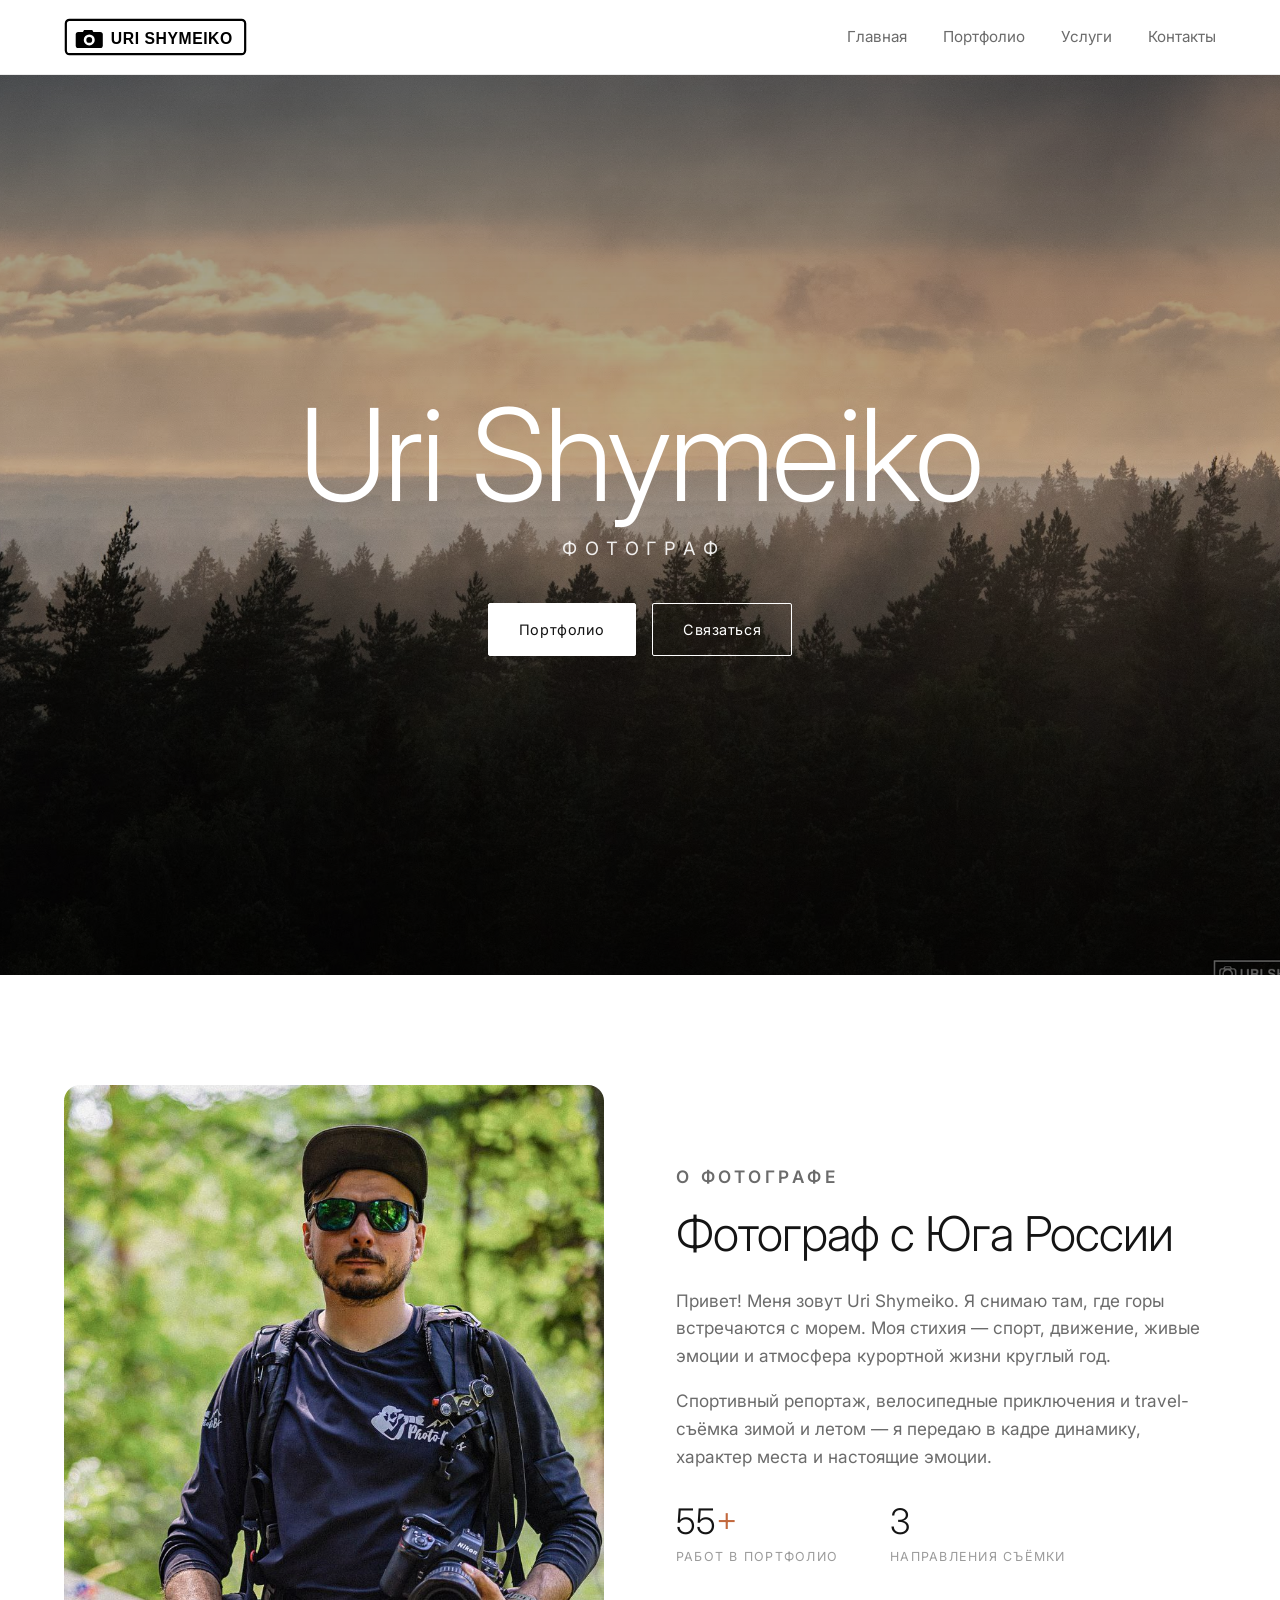
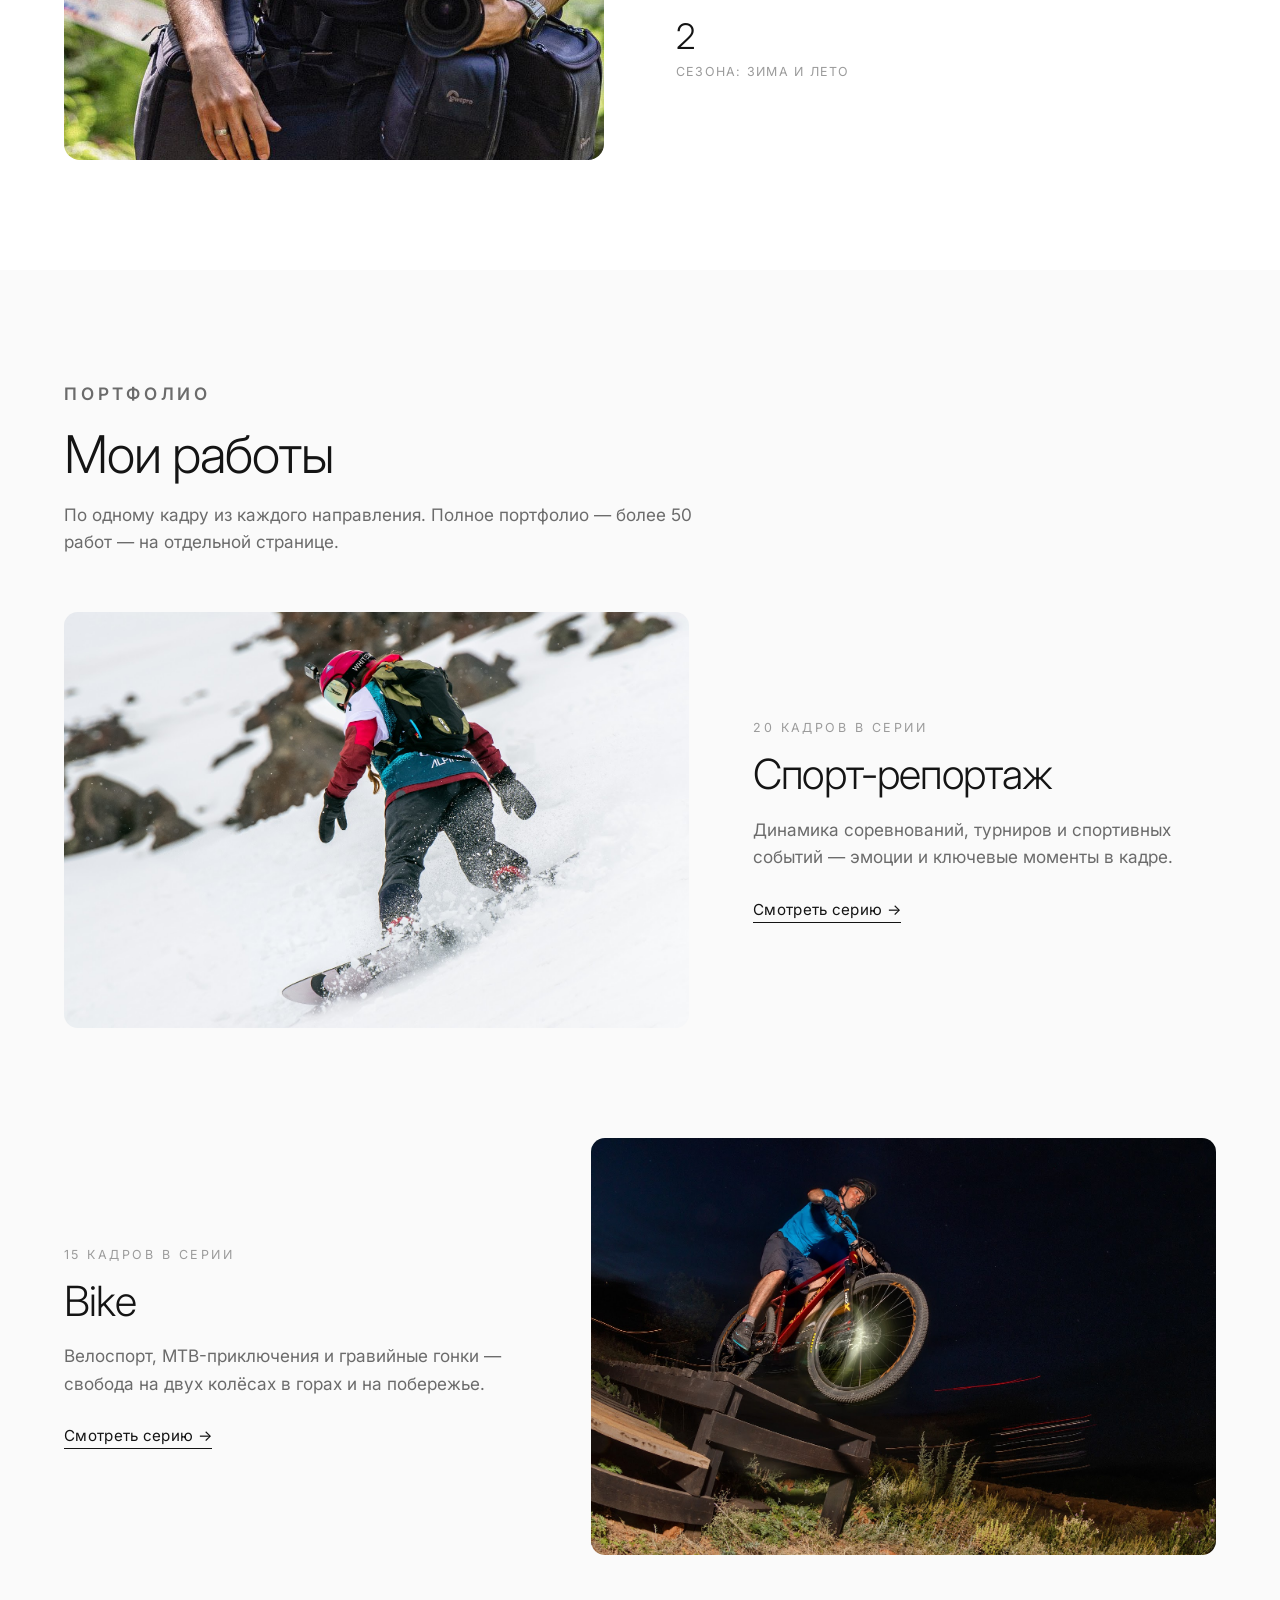
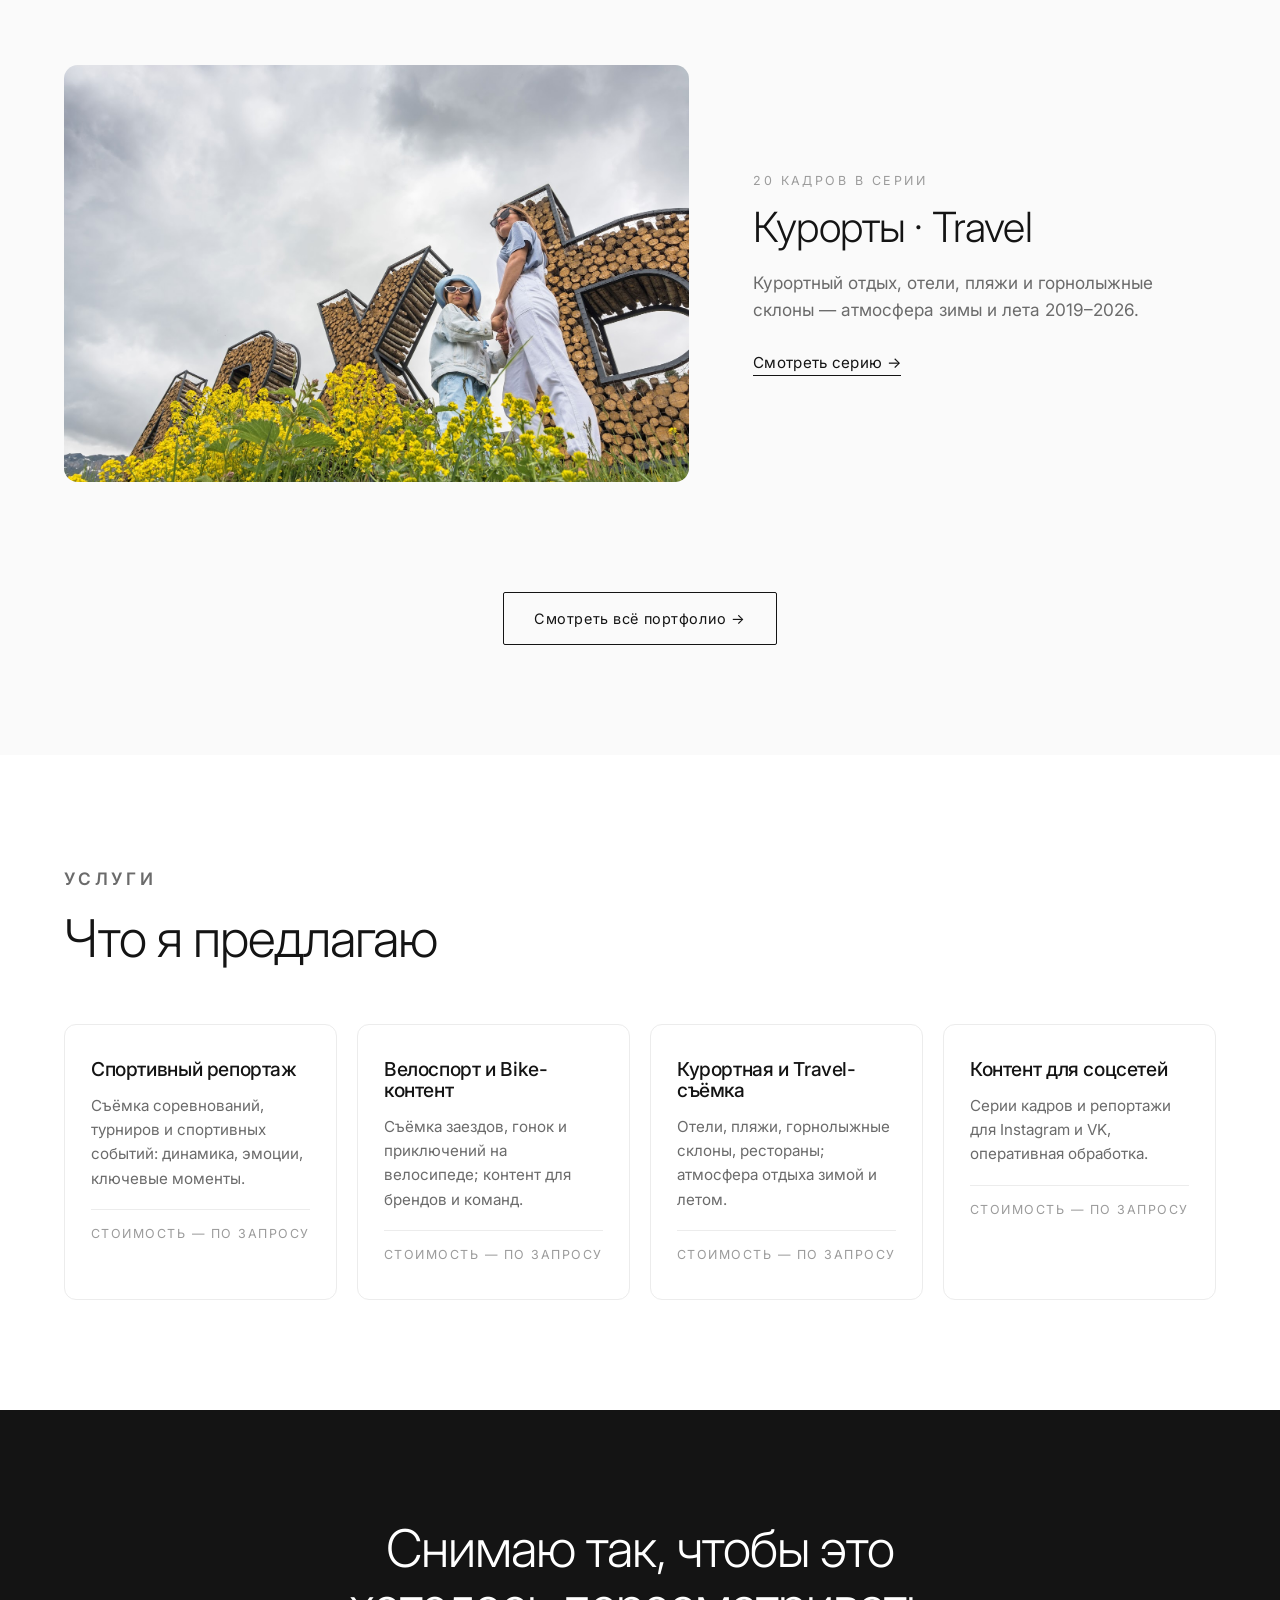
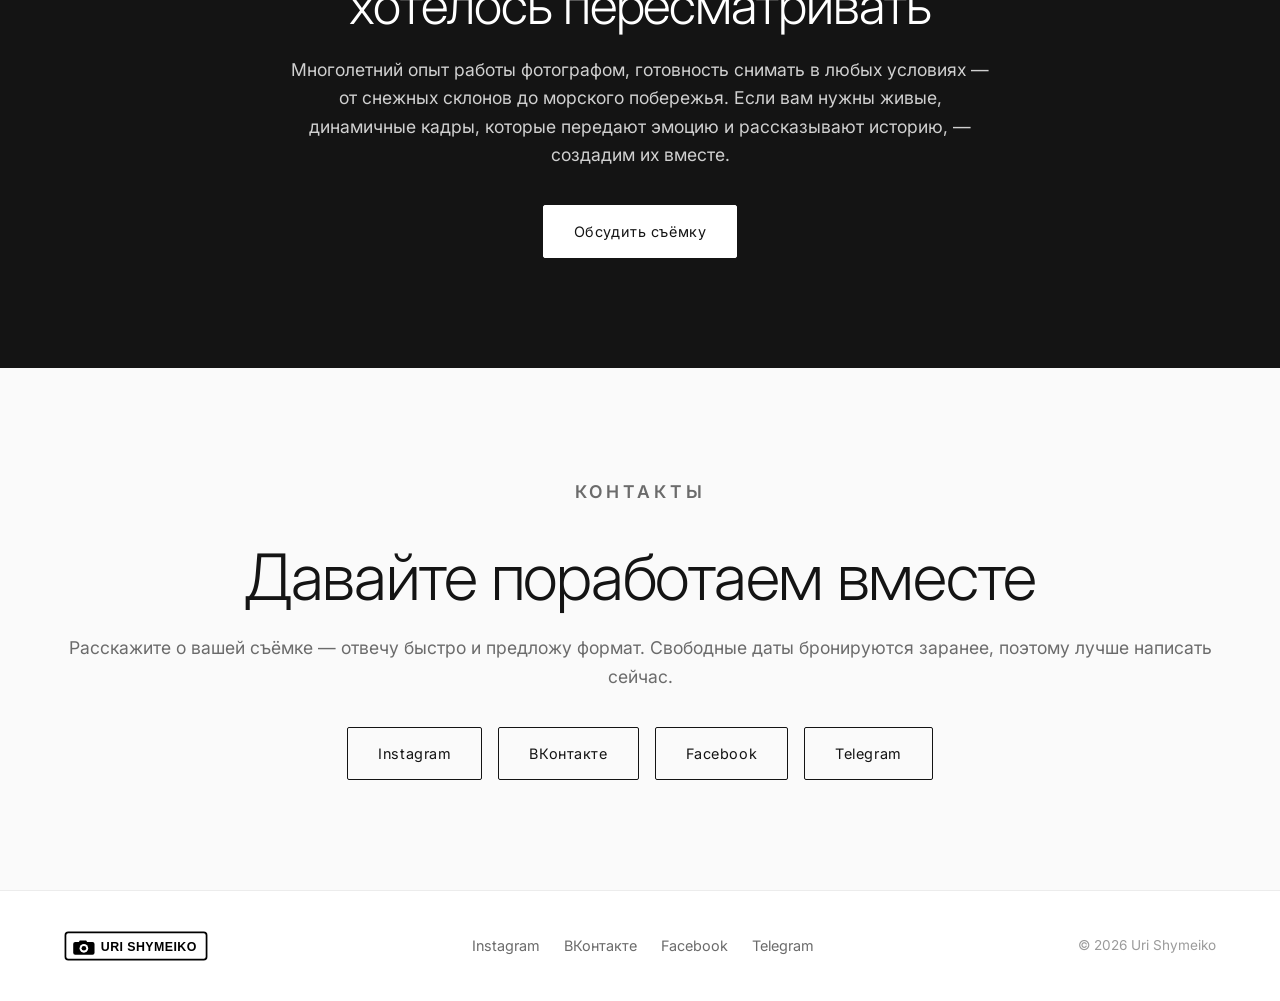
==== commit 02a991b9: "Add Telegram contact link (@ShumeikoPhoto) Co-Authored-By: Claude Opus 4.8 <noreply@anthropic.com>" ====
--- a/index.html
+++ b/index.html
@@ -127,6 +127,7 @@
       <a class="btn btn--dark" href="https://www.instagram.com/urishymeiko/" target="_blank" rel="noopener">Instagram</a>
       <a class="btn btn--dark" href="https://vk.com/shymeikophoto" target="_blank" rel="noopener">ВКонтакте</a>
       <a class="btn btn--dark" href="https://www.facebook.com/yuri.shymeiko" target="_blank" rel="noopener">Facebook</a>
+      <a class="btn btn--dark" href="https://t.me/ShumeikoPhoto" target="_blank" rel="noopener">Telegram</a>
     </div>
   </div>
 </section>
@@ -138,6 +139,7 @@
       <a href="https://www.instagram.com/urishymeiko/" target="_blank" rel="noopener">Instagram</a>
       <a href="https://vk.com/shymeikophoto" target="_blank" rel="noopener">ВКонтакте</a>
       <a href="https://www.facebook.com/yuri.shymeiko" target="_blank" rel="noopener">Facebook</a>
+      <a href="https://t.me/ShumeikoPhoto" target="_blank" rel="noopener">Telegram</a>
     </div>
     <div class="copy">© <span id="year"></span> Uri Shymeiko</div>
   </div>
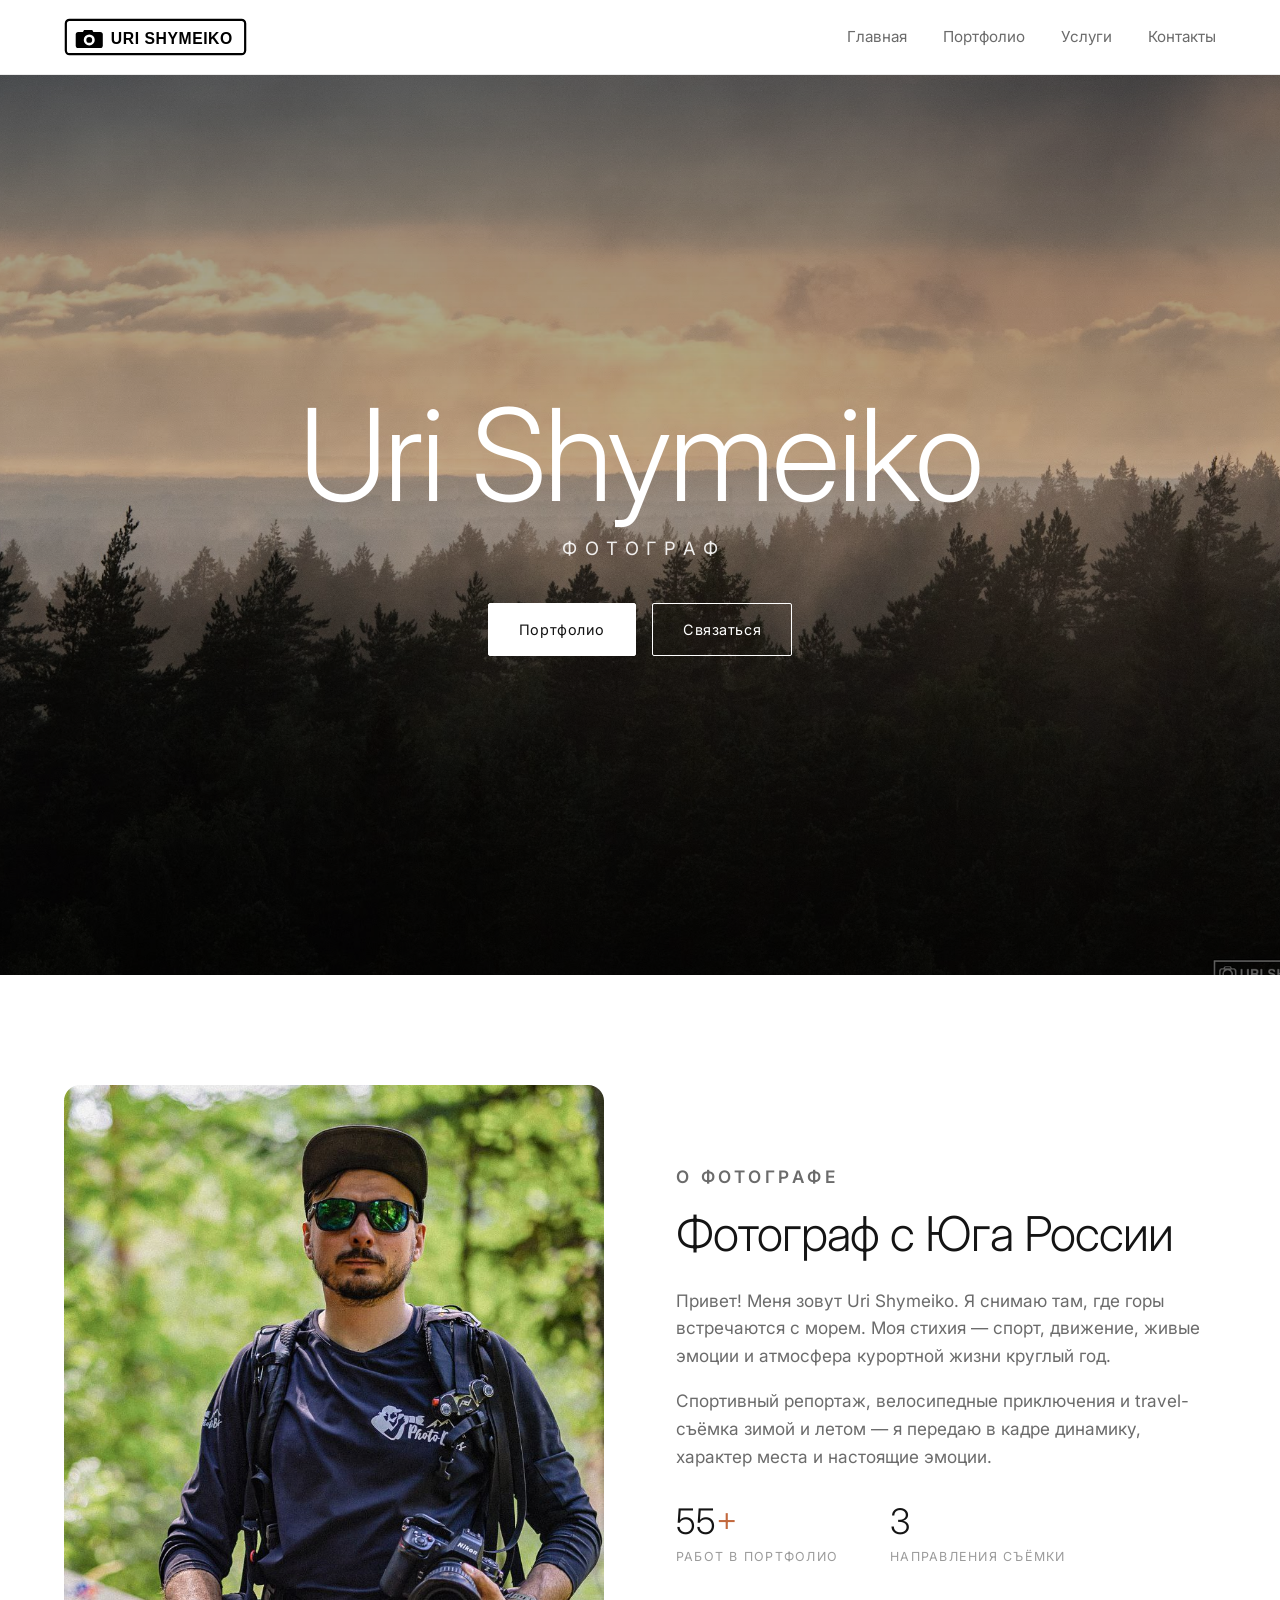
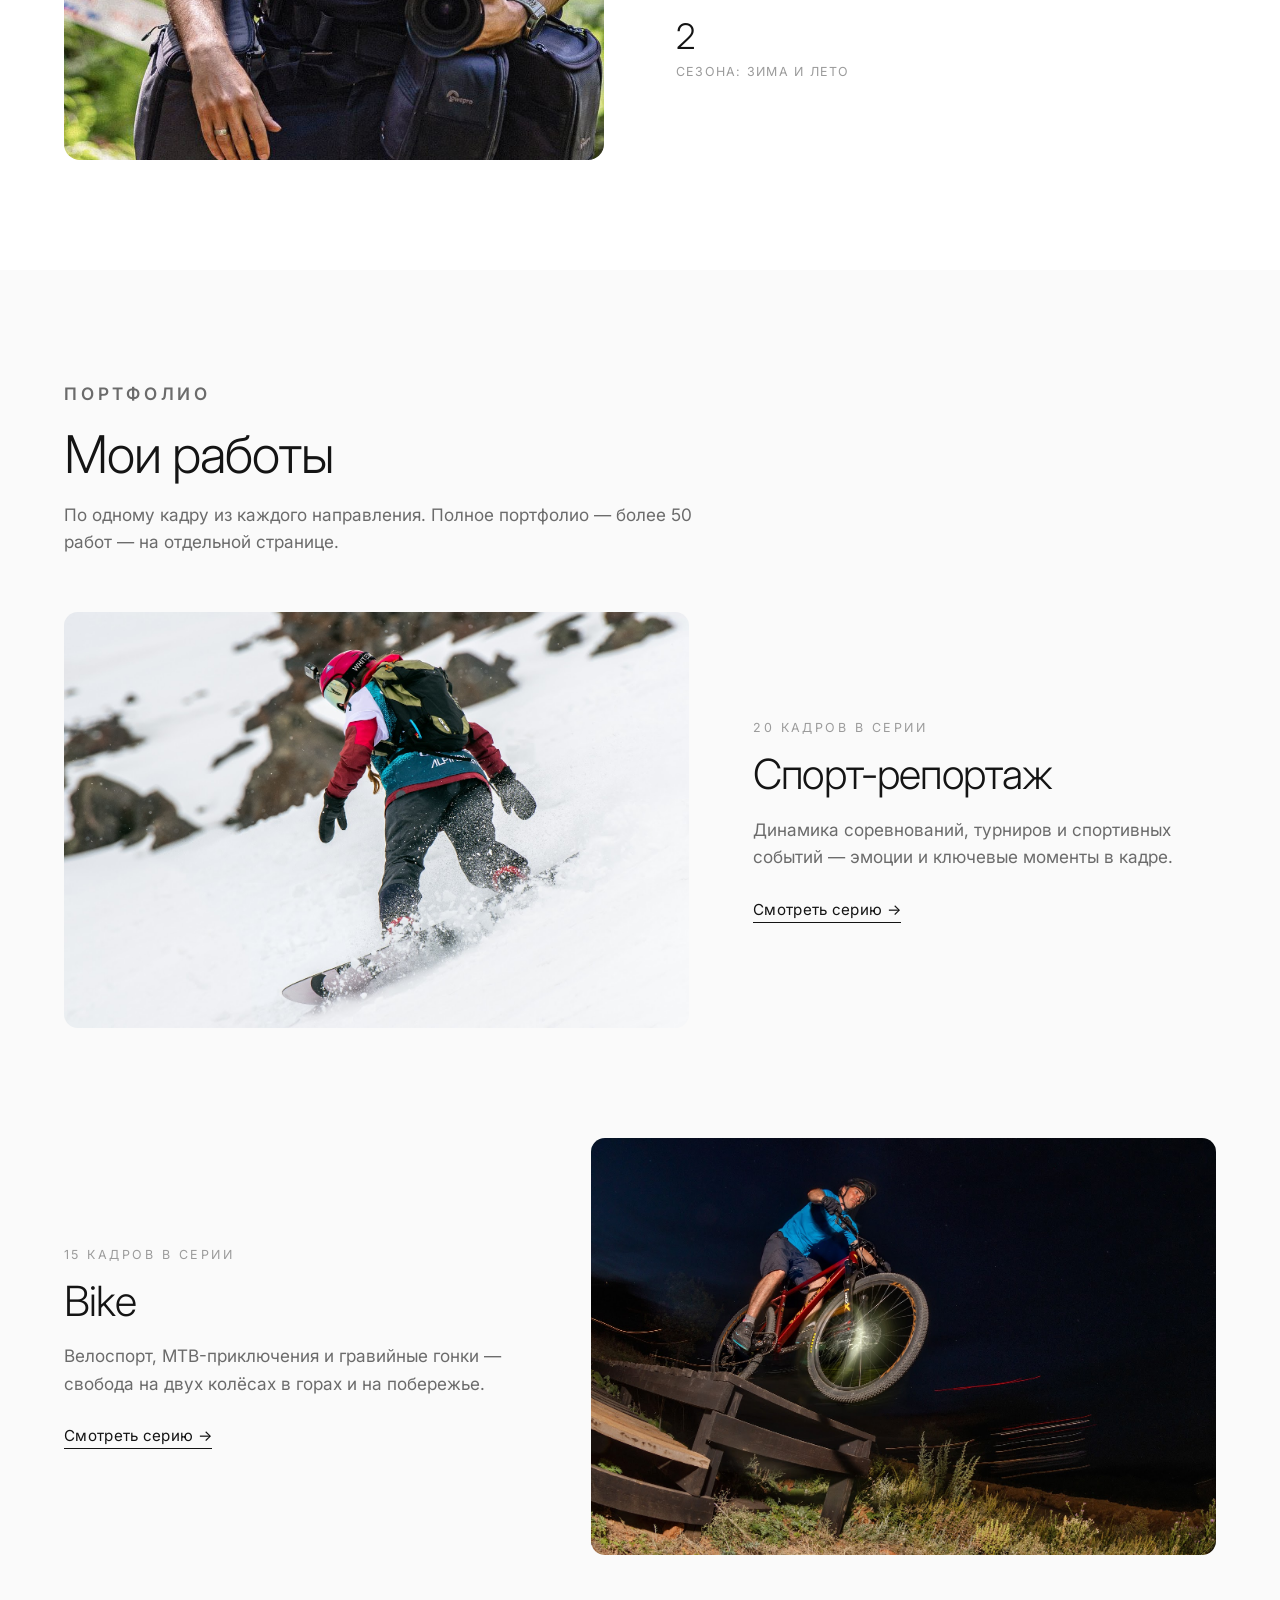
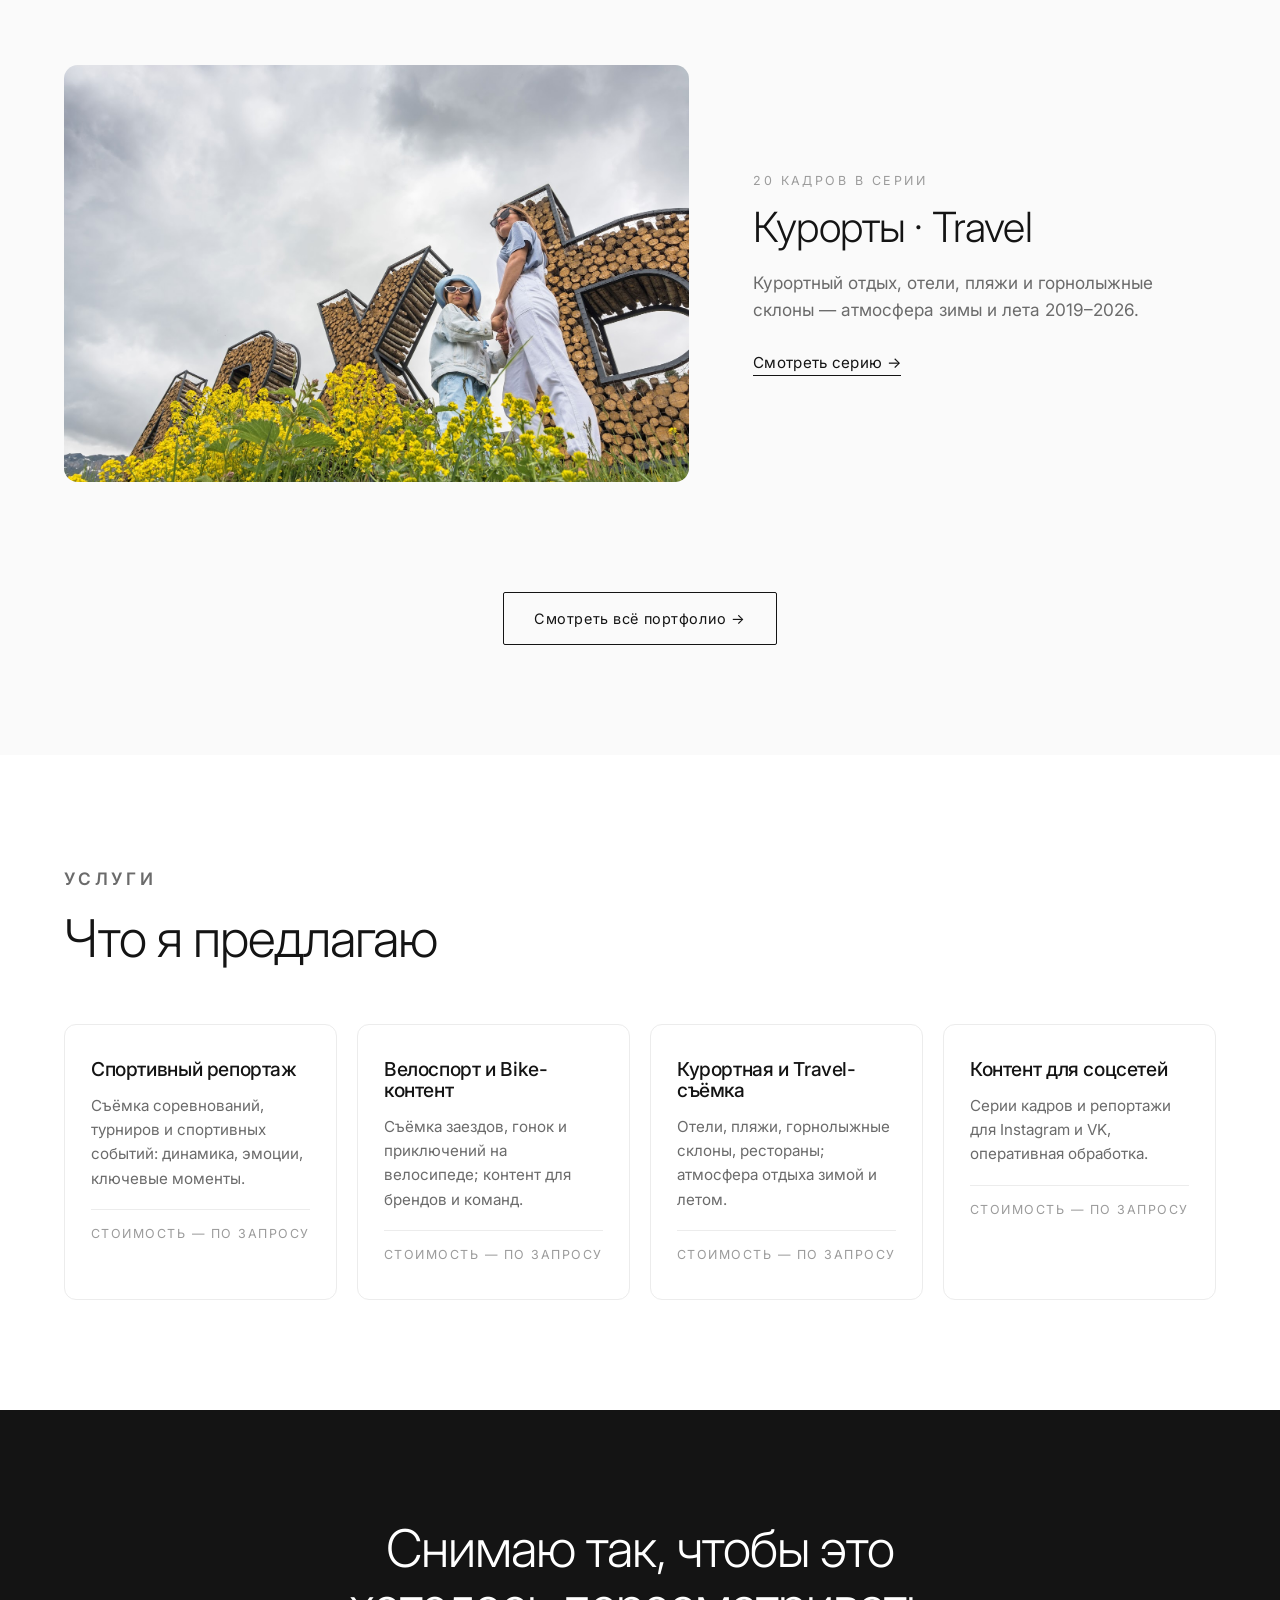
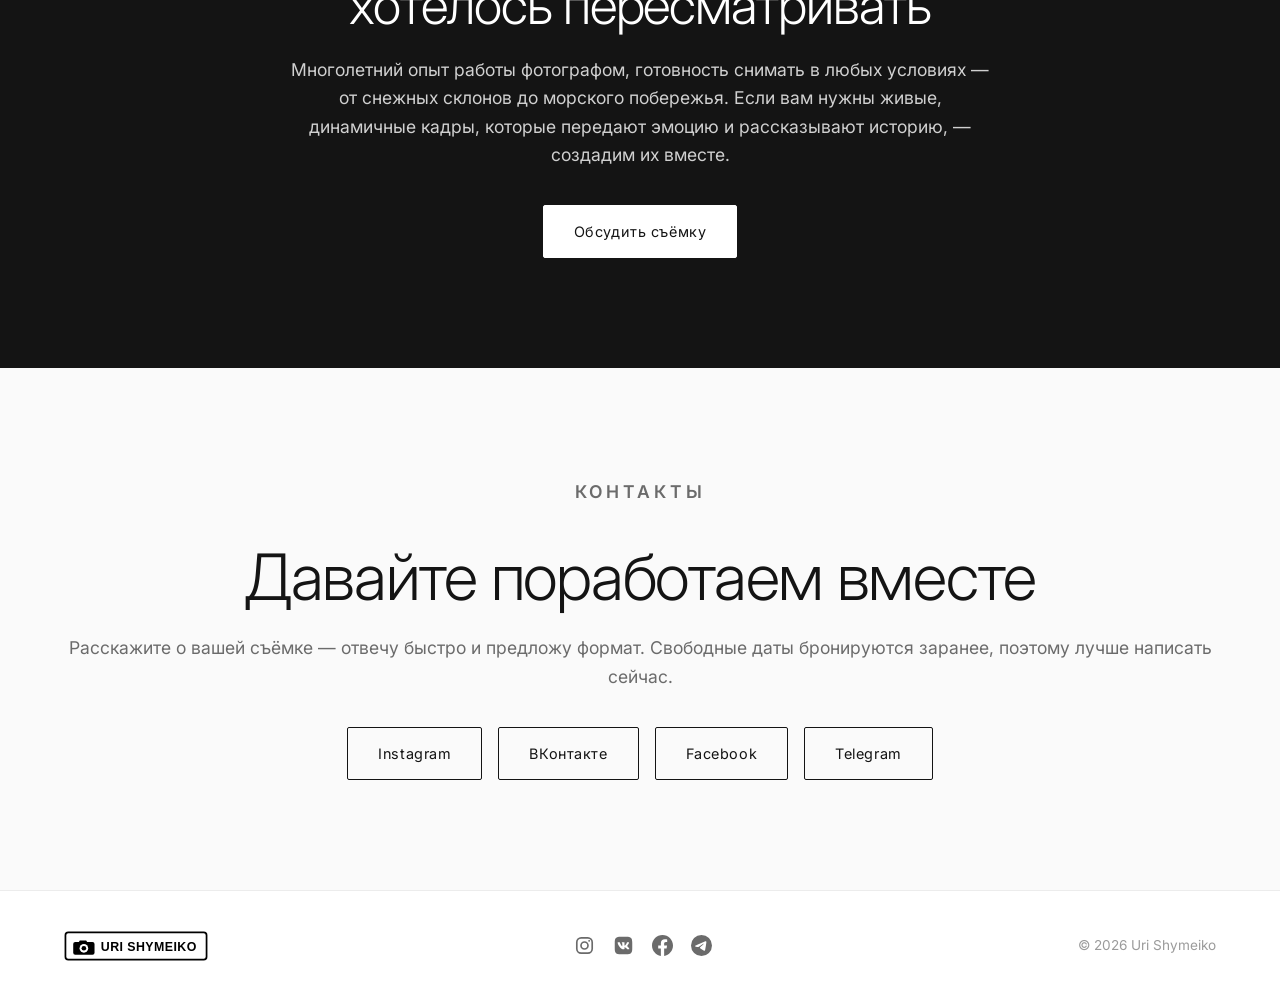
==== commit db0baf59: "Footer: replace text social links with icons (IG/VK/FB/TG) Co-Authored-By: Claude Opus 4.8 <noreply@" ====
--- a/index.html
+++ b/index.html
@@ -135,11 +135,11 @@
 <footer class="footer">
   <div class="container">
     <img src="assets/logo.svg" alt="Uri Shymeiko">
-    <div class="f-links">
-      <a href="https://www.instagram.com/urishymeiko/" target="_blank" rel="noopener">Instagram</a>
-      <a href="https://vk.com/shymeikophoto" target="_blank" rel="noopener">ВКонтакте</a>
-      <a href="https://www.facebook.com/yuri.shymeiko" target="_blank" rel="noopener">Facebook</a>
-      <a href="https://t.me/ShumeikoPhoto" target="_blank" rel="noopener">Telegram</a>
+        <div class="f-links">
+      <a href="https://www.instagram.com/urishymeiko/" target="_blank" rel="noopener" aria-label="Instagram"><svg viewBox="0 0 24 24" fill="none" stroke="currentColor" stroke-width="1.9"><rect x="3.2" y="3.2" width="17.6" height="17.6" rx="5"/><circle cx="12" cy="12" r="4"/><circle cx="17.3" cy="6.7" r="1.1" fill="currentColor" stroke="none"/></svg></a>
+      <a href="https://vk.com/shymeikophoto" target="_blank" rel="noopener" aria-label="ВКонтакте"><svg viewBox="0 0 24 24" fill="currentColor"><path d="M15.07 2H8.94C3.34 2 2 3.34 2 8.93v6.14C2 20.67 3.33 22 8.93 22h6.14C20.67 22 22 20.67 22 15.07V8.94C22 3.34 20.67 2 15.07 2zm3.07 14.27h-1.45c-.55 0-.72-.44-1.71-1.44-.86-.83-1.23-.94-1.44-.94-.3 0-.38.08-.38.5v1.3c0 .36-.12.57-1.05.57-1.54 0-3.25-.94-4.46-2.67-1.81-2.55-2.31-4.47-2.31-4.86 0-.21.08-.41.5-.41h1.45c.37 0 .51.17.66.56.71 2.06 1.91 3.87 2.4 3.87.18 0 .27-.08.27-.55v-2.14c-.06-.99-.58-1.07-.58-1.42 0-.17.14-.34.37-.34h2.29c.31 0 .42.17.42.54v2.88c0 .31.14.42.23.42.18 0 .34-.11.68-.45 1.04-1.17 1.79-2.97 1.79-2.97.1-.21.27-.41.64-.41h1.45c.44 0 .54.23.44.54-.18.84-1.96 3.35-1.96 3.35-.15.25-.21.36 0 .65.16.21.66.65 1 1.04.62.7 1.1 1.3 1.22 1.7.14.41-.07.62-.48.62z"/></svg></a>
+      <a href="https://www.facebook.com/yuri.shymeiko" target="_blank" rel="noopener" aria-label="Facebook"><svg viewBox="0 0 24 24" fill="currentColor"><path d="M24 12.07C24 5.44 18.63.07 12 .07S0 5.44 0 12.07c0 5.99 4.39 10.95 10.13 11.85v-8.38H7.08v-3.47h3.05V9.43c0-3.01 1.79-4.67 4.53-4.67 1.31 0 2.69.24 2.69.24v2.95h-1.51c-1.49 0-1.96.93-1.96 1.87v2.25h3.33l-.53 3.47h-2.8v8.38C19.61 23.02 24 18.06 24 12.07z"/></svg></a>
+      <a href="https://t.me/ShumeikoPhoto" target="_blank" rel="noopener" aria-label="Telegram"><svg viewBox="0 0 24 24" fill="currentColor"><path d="M11.94 0A12 12 0 0 0 0 12a12 12 0 0 0 12 12 12 12 0 0 0 12-12A12 12 0 0 0 12 0a12 12 0 0 0-.06 0zm4.96 7.22c.1 0 .32.02.47.14a.5.5 0 0 1 .17.33c.02.09.04.3.02.47-.18 1.9-.96 6.5-1.36 8.63-.17.9-.5 1.2-.82 1.23-.7.06-1.23-.46-1.9-.9-1.06-.7-1.65-1.13-2.68-1.8-1.18-.78-.42-1.21.26-1.91.18-.18 3.25-2.98 3.31-3.23.01-.03.01-.15-.06-.21-.07-.06-.17-.04-.25-.02-.1.02-1.79 1.14-5.06 3.34-.48.33-.91.49-1.3.48-.43-.01-1.25-.24-1.86-.44-.75-.24-1.35-.37-1.3-.79.03-.21.33-.44.9-.66 3.5-1.52 5.83-2.53 7-3.01 3.33-1.39 4.02-1.63 4.47-1.64z"/></svg></a>
     </div>
     <div class="copy">© <span id="year"></span> Uri Shymeiko</div>
   </div>
--- a/css/style.css
+++ b/css/style.css
@@ -141,9 +141,10 @@
 .footer{border-top:1px solid var(--line);padding:40px 0}
 .footer .container{display:flex;align-items:center;justify-content:space-between;gap:20px;flex-wrap:wrap}
 .footer img{height:30px}
-.footer .f-links{display:flex;gap:24px}
-.footer .f-links a{color:var(--muted);font-size:.9rem;transition:color .2s}
-.footer .f-links a:hover{color:var(--accent)}
+.footer .f-links{display:flex;gap:18px;align-items:center}
+.footer .f-links a{color:var(--muted);display:inline-flex;transition:color .25s var(--ease),transform .25s var(--ease)}
+.footer .f-links a:hover{color:var(--accent);transform:translateY(-2px)}
+.footer .f-links svg{width:21px;height:21px;display:block}
 .footer .copy{color:var(--faint);font-size:.85rem}
 
 /* ---------- Lightbox ---------- */
